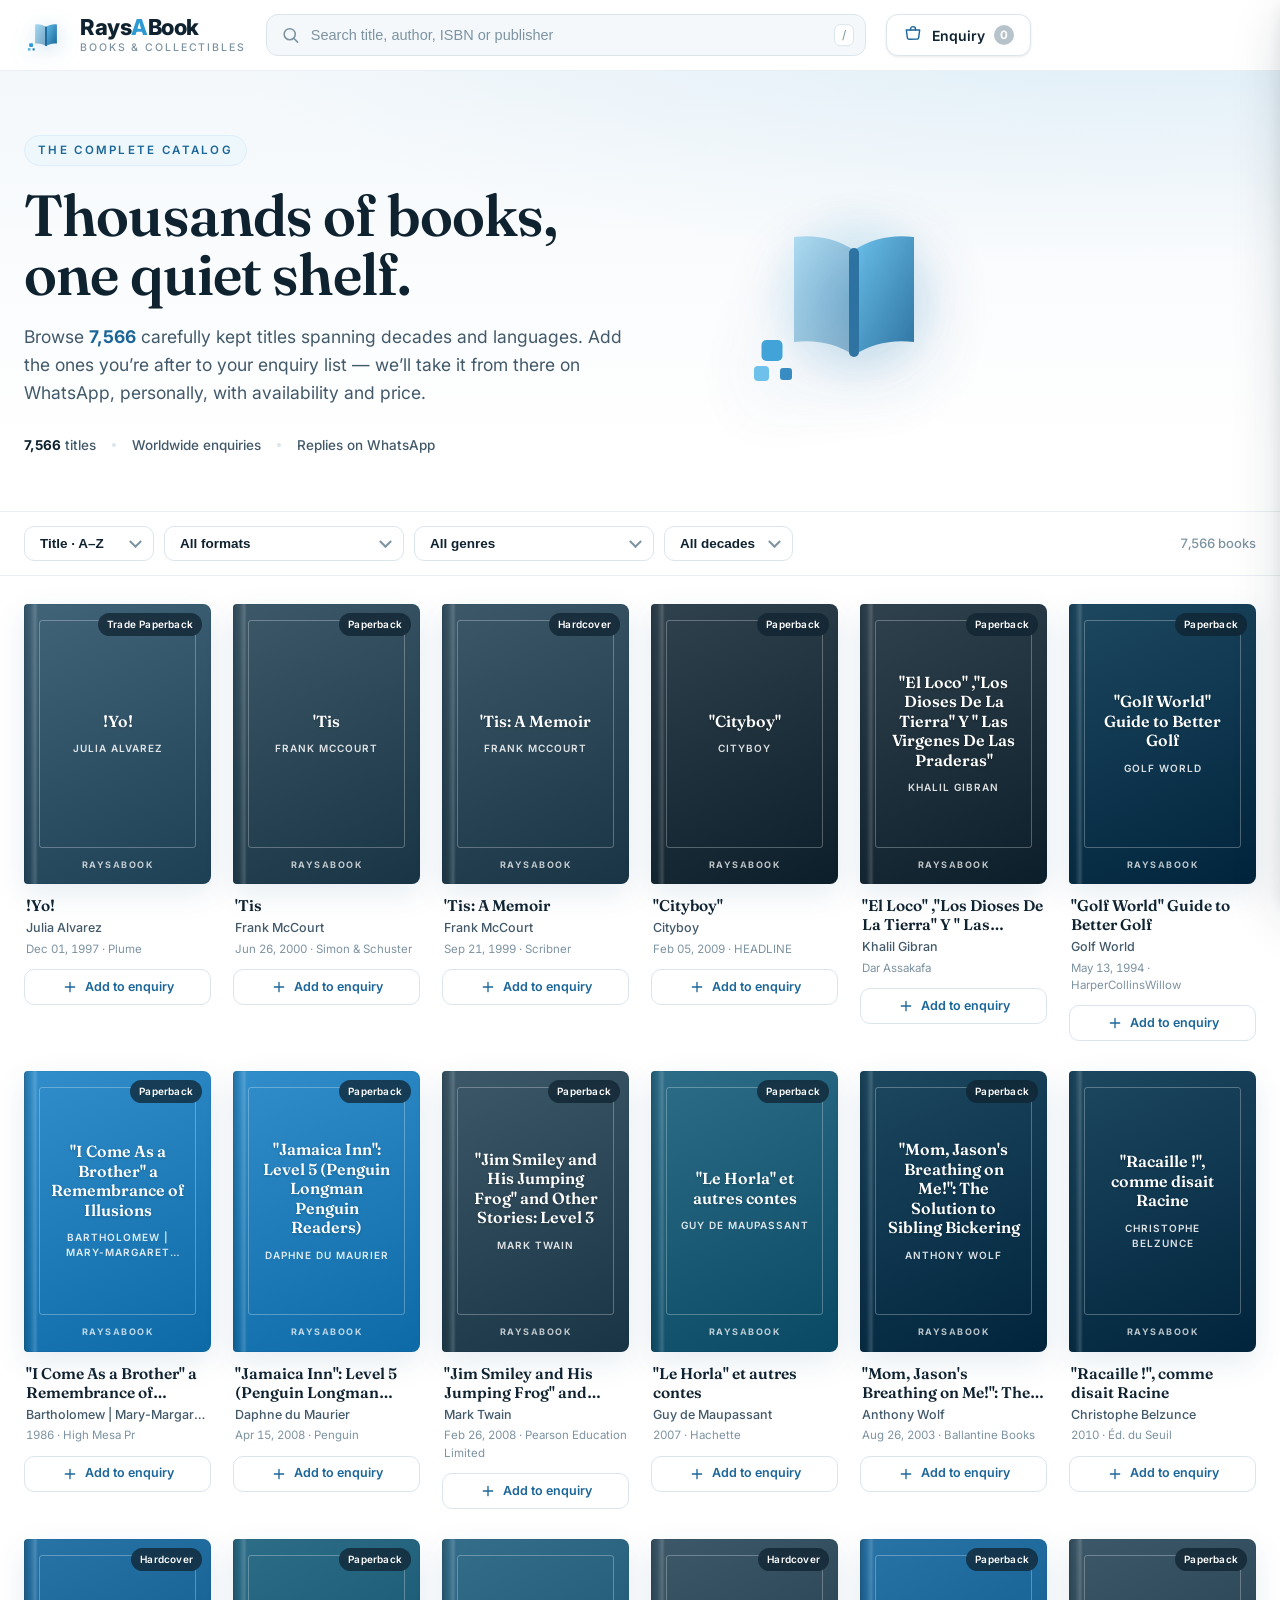
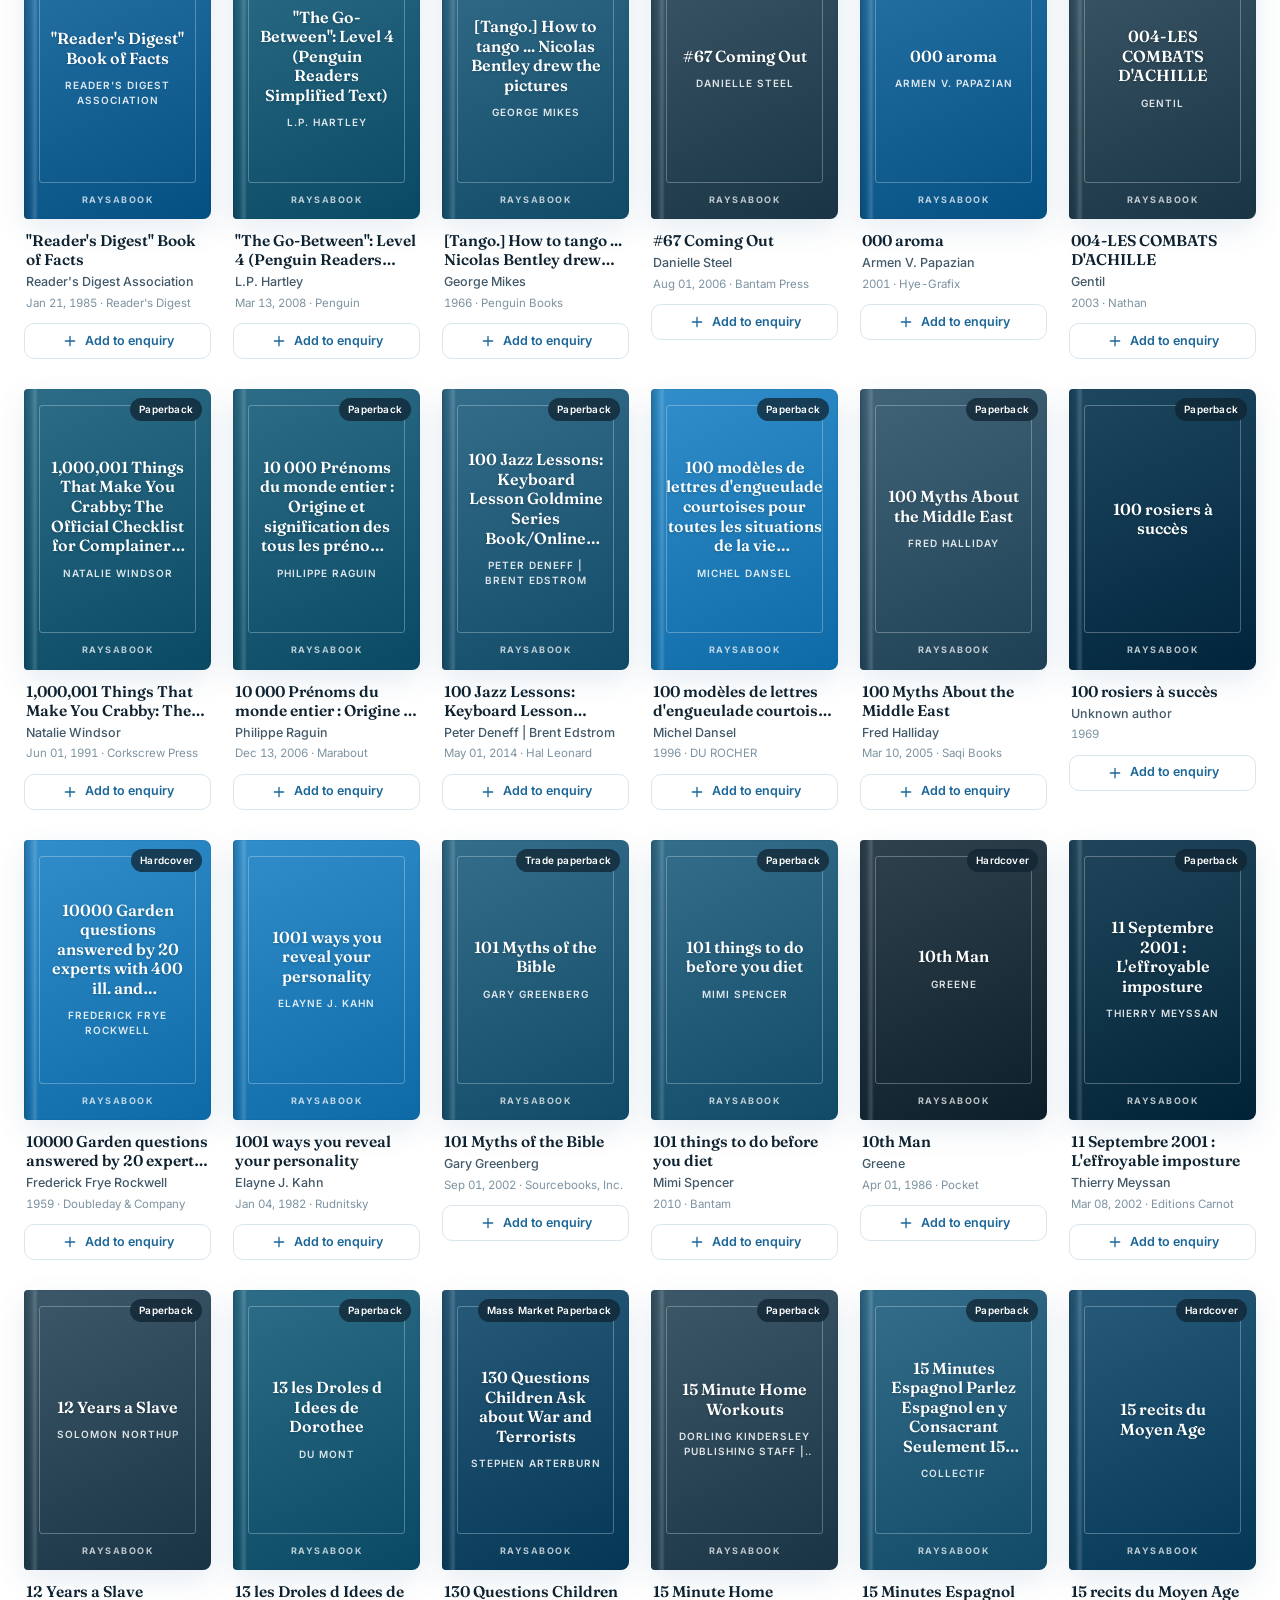
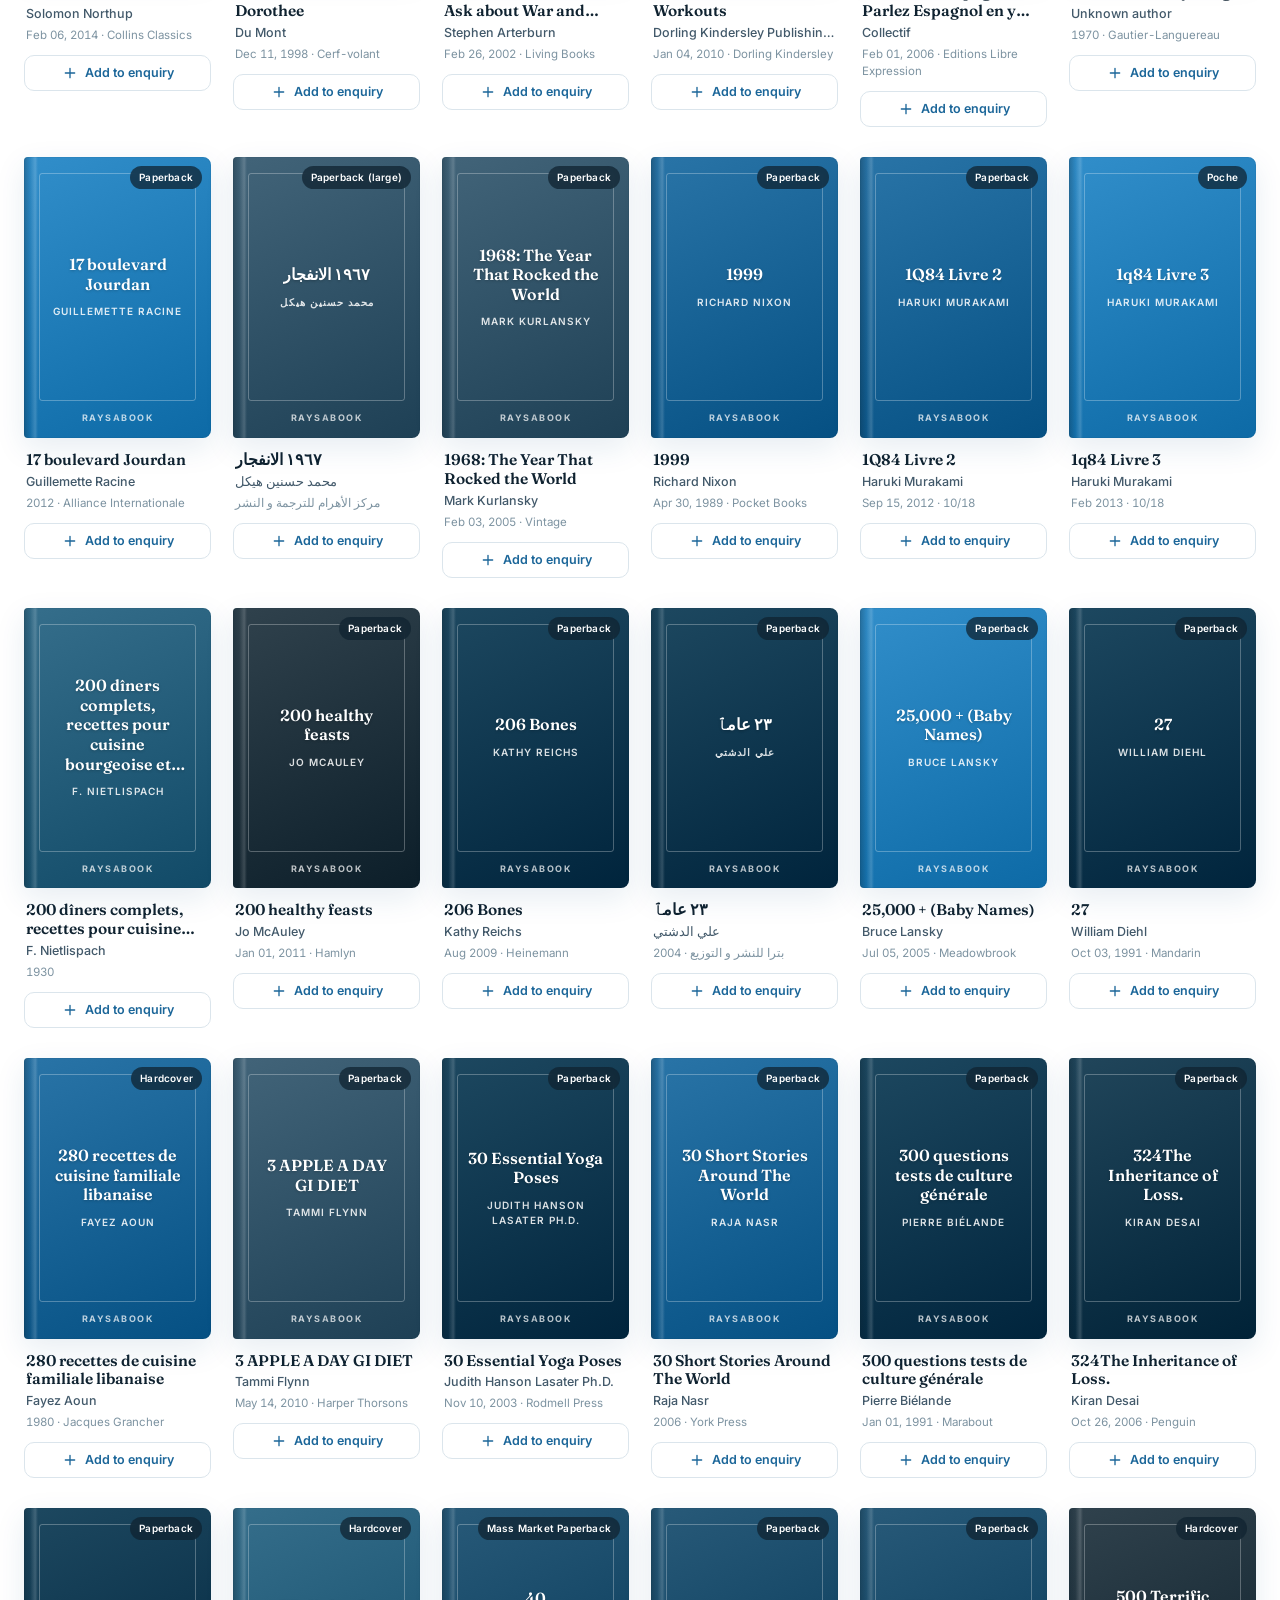
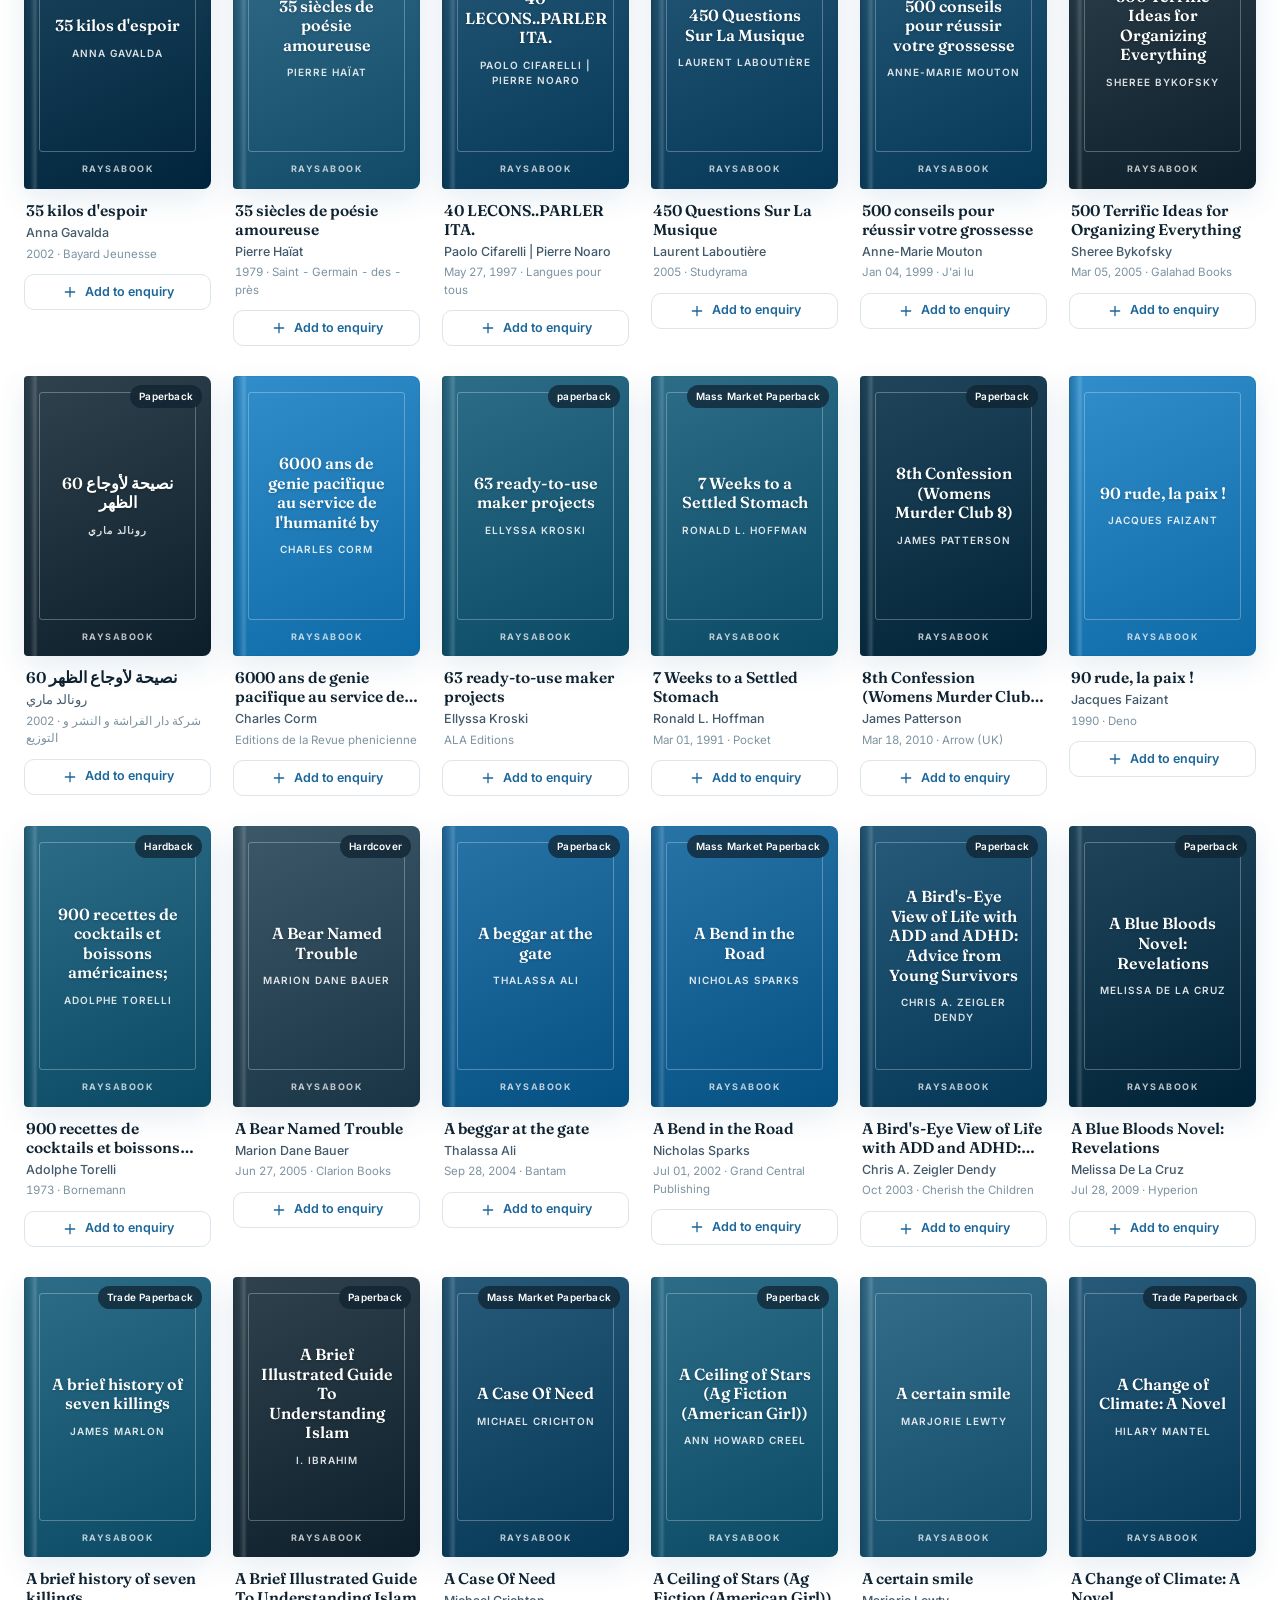
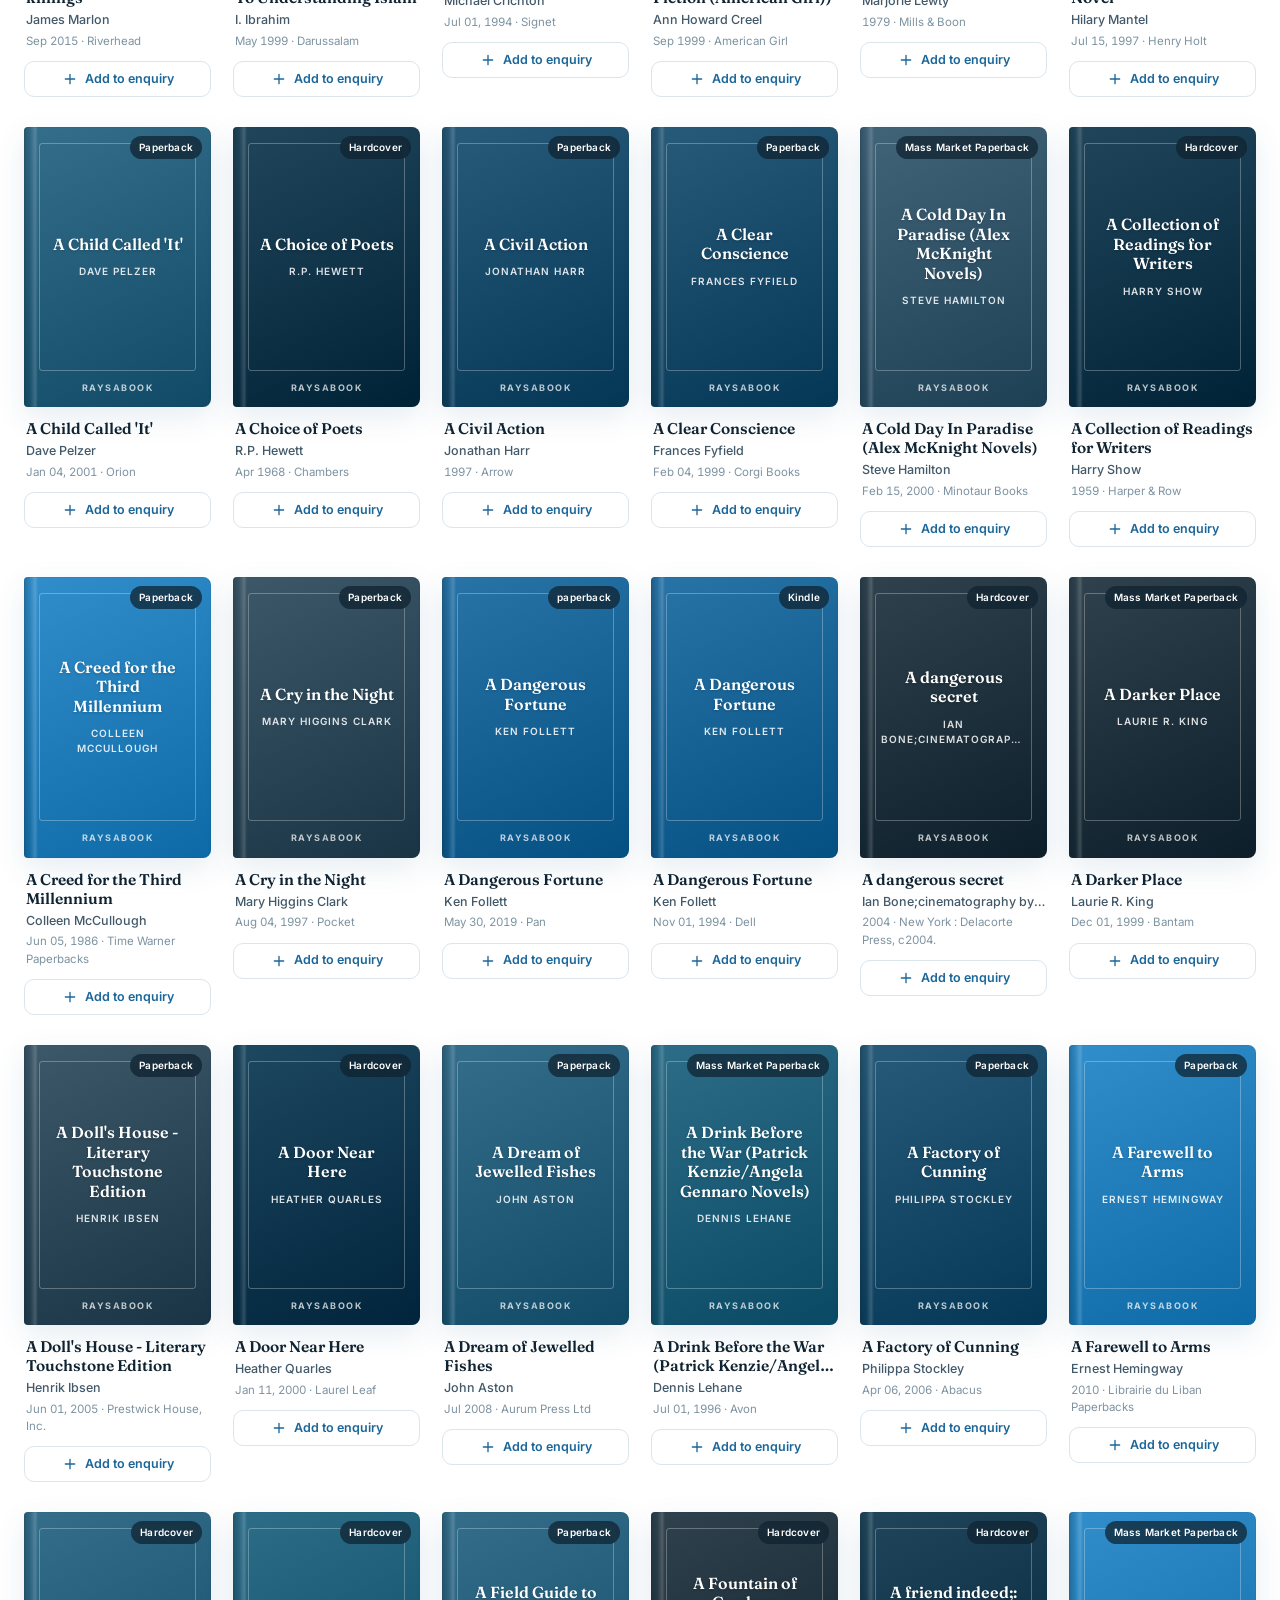
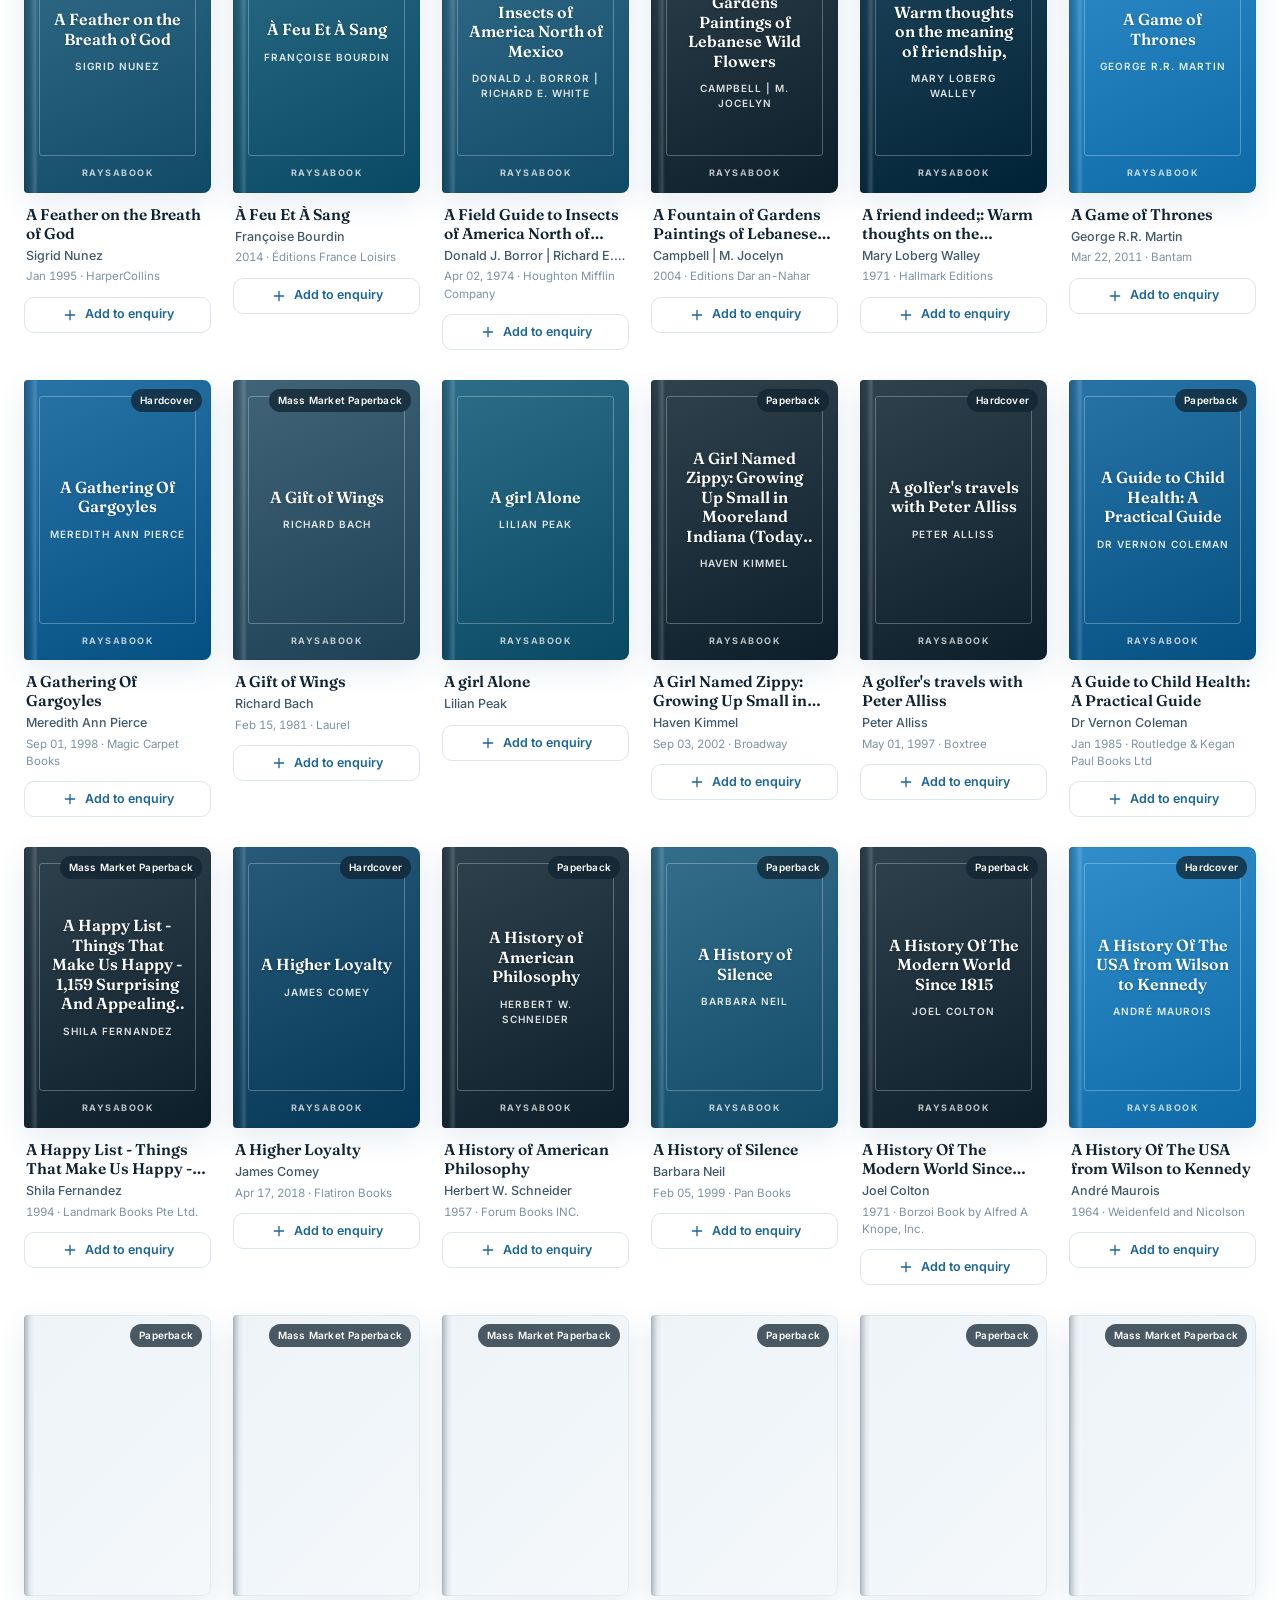
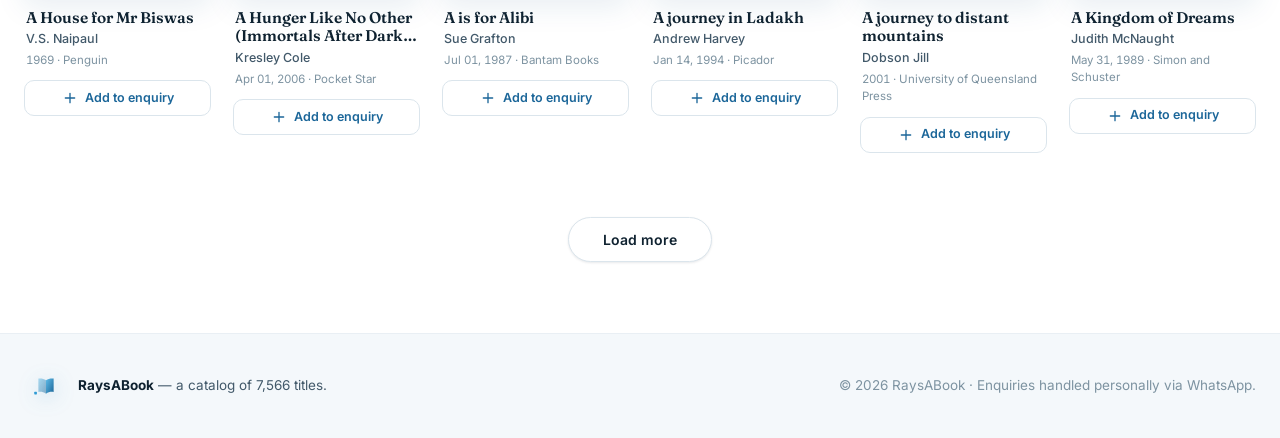
==== index.html @ 906de349 "RaysABook storefront: catalog of 7,566 books with WhatsApp enquiry cart Static site (HTML/CSS/vanill" ====
<!DOCTYPE html>
<html lang="en">
<head>
  <meta charset="UTF-8">
  <meta name="viewport" content="width=device-width, initial-scale=1.0">
  <title>RaysABook — Books &amp; Collectibles</title>
  <meta name="description" content="Browse the full RaysABook collection — thousands of titles. Add books to your enquiry list and ask about availability and price on WhatsApp.">
  <meta name="theme-color" content="#2E9AD4">

  <!-- icons & PWA -->
  <link rel="icon" href="favicon.svg" type="image/svg+xml">
  <link rel="apple-touch-icon" href="favicon.svg">
  <link rel="manifest" href="manifest.webmanifest">

  <!-- social share preview (Open Graph / Twitter) -->
  <!-- NOTE: if you TRANSFER the repo to a new owner, update og:url / og:image / canonical
       below to the new <owner>.github.io/raysabook address (or a custom domain). -->
  <link rel="canonical" href="https://youssefhage.github.io/raysabook/">
  <meta property="og:type" content="website">
  <meta property="og:site_name" content="RaysABook">
  <meta property="og:url" content="https://youssefhage.github.io/raysabook/">
  <meta property="og:title" content="RaysABook — Books &amp; Collectibles">
  <meta property="og:description" content="Thousands of books, one quiet shelf. Browse the catalog and send your enquiry on WhatsApp.">
  <meta property="og:image" content="https://youssefhage.github.io/raysabook/og.png">
  <meta property="og:image:width" content="1200">
  <meta property="og:image:height" content="630">
  <meta name="twitter:card" content="summary_large_image">
  <meta name="twitter:title" content="RaysABook — Books &amp; Collectibles">
  <meta name="twitter:description" content="Thousands of books, one quiet shelf. Browse the catalog and enquire on WhatsApp.">
  <meta name="twitter:image" content="https://youssefhage.github.io/raysabook/og.png">
  <link rel="preconnect" href="https://fonts.googleapis.com">
  <link rel="preconnect" href="https://fonts.gstatic.com" crossorigin>
  <link href="https://fonts.googleapis.com/css2?family=Fraunces:opsz,wght@9..144,400;9..144,500;9..144,600;9..144,700&family=Inter:wght@400;450;500;600;700&display=swap" rel="stylesheet">
  <link rel="preconnect" href="https://clzbooks.r.sizr.io">
  <link rel="stylesheet" href="styles.css?v=2">

  <!-- shared SVG defs (logo gradient) -->
  <svg width="0" height="0" style="position:absolute" aria-hidden="true"><defs>
    <linearGradient id="rbGrad" x1="0" y1="0" x2="1" y2="1">
      <stop offset="0" stop-color="#5EBBE8"/><stop offset="1" stop-color="#1B6699"/>
    </linearGradient>
  </defs></svg>
</head>
<body>

<header class="site">
  <div class="bar">
    <a class="brand" href="#" onclick="window.scrollTo({top:0,behavior:'smooth'});return false;" aria-label="RaysABook home">
      <span class="logo-mark" aria-hidden="true">
        <svg viewBox="0 0 44 44" width="40" height="40">
          <!-- right page -->
          <path d="M22 13c3.4-2.2 7.6-3.2 12-2.6v21c-4.4-.6-8.6.4-12 2.6V13z" fill="url(#rbGrad)"/>
          <!-- left page (lighter) -->
          <path d="M22 13C18.6 10.8 14.4 9.8 10 10.4v21c4.4-.6 8.6.4 12 2.6V13z" fill="url(#rbGrad)" opacity=".55"/>
          <!-- spine -->
          <rect x="21" y="12.6" width="2" height="21.8" rx="1" fill="#1B6699"/>
          <!-- trailing pixels -->
          <rect x="3.5" y="31" width="4.2" height="4.2" rx="1" fill="#2E9AD4"/>
          <rect x="2" y="36.2" width="3" height="3" rx=".8" fill="#5EBBE8"/>
          <rect x="7.2" y="36.6" width="2.4" height="2.4" rx=".6" fill="#2380BC"/>
        </svg>
      </span>
      <span class="nm"><b>Rays<i>A</i>Book</b><span>Books &amp; Collectibles</span></span>
    </a>

    <div class="searchwrap">
      <svg class="ic" viewBox="0 0 24 24" width="19" height="19" fill="none" stroke="currentColor" stroke-width="2" stroke-linecap="round"><circle cx="11" cy="11" r="7"/><path d="M21 21l-4.3-4.3"/></svg>
      <input id="search" type="search" placeholder="Search title, author, ISBN or publisher" autocomplete="off">
      <button class="clr" title="Clear" aria-label="Clear search">
        <svg viewBox="0 0 24 24" width="16" height="16" fill="none" stroke="currentColor" stroke-width="2" stroke-linecap="round"><path d="M6 6l12 12M18 6L6 18"/></svg>
      </button>
      <kbd class="slash">/</kbd>
    </div>

    <button class="cartbtn" id="cartOpen" aria-label="Open enquiry list">
      <svg viewBox="0 0 24 24" width="20" height="20" fill="none" stroke="currentColor" stroke-width="1.7" stroke-linecap="round" stroke-linejoin="round"><path d="M4 6h16l-1.2 9.2a2 2 0 0 1-2 1.8H7.2a2 2 0 0 1-2-1.8L4 6z"/><path d="M9 6V5a3 3 0 0 1 6 0v1"/></svg>
      <span class="lbl">Enquiry</span>
      <span class="count zero" id="cartCount">0</span>
    </button>
  </div>
</header>

<section class="hero">
  <div class="hero-in">
    <div class="hero-copy">
      <span class="eyebrow">The complete catalog</span>
      <h1>Thousands of books,<br>one quiet shelf.</h1>
      <p>Browse <b id="statTotal">…</b> carefully kept titles spanning decades and languages. Add the ones you’re after to your enquiry list — we’ll take it from there on WhatsApp, personally, with availability and price.</p>
      <div class="hero-meta">
        <span><b id="statTotal2"></b> titles</span>
        <i></i>
        <span>Worldwide enquiries</span>
        <i></i>
        <span>Replies on WhatsApp</span>
      </div>
    </div>
    <div class="hero-art" aria-hidden="true">
      <span class="ha-glow"></span>
      <svg viewBox="0 0 44 44" width="220" height="220" class="ha-mark">
        <path d="M22 13c3.4-2.2 7.6-3.2 12-2.6v21c-4.4-.6-8.6.4-12 2.6V13z" fill="url(#rbGrad)"/>
        <path d="M22 13C18.6 10.8 14.4 9.8 10 10.4v21c4.4-.6 8.6.4 12 2.6V13z" fill="url(#rbGrad)" opacity=".5"/>
        <rect x="21" y="12.6" width="2" height="21.8" rx="1" fill="#1B6699"/>
        <rect x="3.5" y="31" width="4.2" height="4.2" rx="1" fill="#2E9AD4"/>
        <rect x="2" y="36.2" width="3" height="3" rx=".8" fill="#5EBBE8"/>
        <rect x="7.2" y="36.6" width="2.4" height="2.4" rx=".6" fill="#2380BC"/>
      </svg>
    </div>
  </div>
</section>

<div class="toolbar-wrap">
  <div class="toolbar">
    <div class="selctl"><select id="fSort">
      <option value="title">Title · A–Z</option>
      <option value="author">Author</option>
      <option value="year_desc">Newest first</option>
      <option value="year_asc">Oldest first</option>
    </select></div>
    <div class="selctl"><select id="fFormat"><option value="">All formats</option></select></div>
    <div class="selctl"><select id="fGenre"><option value="">All genres</option></select></div>
    <div class="selctl"><select id="fDecade"><option value="">All decades</option></select></div>
    <div class="spacer"></div>
    <div class="resultcount" id="resultCount"></div>
  </div>
  <div class="chips" id="chips"></div>
</div>

<main class="grid" id="grid"></main>
<button class="morebtn" id="more" style="display:none">Load more</button>
<div class="sentinel" id="sentinel"></div>
<div class="empty" id="empty" style="display:none">
  <div class="big">Nothing matches that search</div>
  <div>Try a different keyword, or clear the filters above.</div>
</div>

<footer class="site">
  <div class="fin">
    <div class="fcol">
      <span class="logo-mark sm" aria-hidden="true">
        <svg viewBox="0 0 44 44" width="28" height="28">
          <path d="M22 13c3.4-2.2 7.6-3.2 12-2.6v21c-4.4-.6-8.6.4-12 2.6V13z" fill="url(#rbGrad)"/>
          <path d="M22 13C18.6 10.8 14.4 9.8 10 10.4v21c4.4-.6 8.6.4 12 2.6V13z" fill="url(#rbGrad)" opacity=".5"/>
          <rect x="3.5" y="31" width="4.2" height="4.2" rx="1" fill="#2E9AD4"/>
        </svg>
      </span>
      <span><b>RaysABook</b> — a catalog of <span id="statTotal3"></span> titles.</span>
    </div>
    <span class="muted">© <span id="yearNow"></span> RaysABook · Enquiries handled personally via WhatsApp.</span>
  </div>
</footer>

<!-- Cart drawer -->
<div class="scrim" id="scrim"></div>
<aside class="drawer" id="drawer" aria-label="Enquiry list">
  <div class="dh">
    <h2 id="cartTitle">Enquiry</h2>
    <button class="x" id="cartClose" title="Close" aria-label="Close">
      <svg viewBox="0 0 24 24" width="20" height="20" fill="none" stroke="currentColor" stroke-width="2" stroke-linecap="round"><path d="M6 6l12 12M18 6L6 18"/></svg>
    </button>
  </div>
  <div class="ditems" id="ditems"></div>
  <div class="dfoot">
    <p class="note">No online payment. This opens WhatsApp with your list so we can confirm availability &amp; price.</p>
    <button class="wa" id="waBtn">
      <svg viewBox="0 0 24 24" width="22" height="22" fill="currentColor" aria-hidden="true"><path d="M12.04 2C6.58 2 2.13 6.45 2.13 11.91c0 1.75.46 3.45 1.32 4.95L2 22l5.25-1.38c1.45.79 3.08 1.21 4.79 1.21h.01c5.46 0 9.91-4.45 9.91-9.91 0-2.65-1.03-5.14-2.91-7.01A9.82 9.82 0 0 0 12.04 2zm0 1.67c2.2 0 4.27.86 5.82 2.42a8.19 8.19 0 0 1 2.41 5.82c0 4.54-3.7 8.24-8.24 8.24-1.48 0-2.93-.4-4.19-1.15l-.3-.18-3.12.82.83-3.04-.2-.31a8.18 8.18 0 0 1-1.26-4.38c0-4.54 3.7-8.24 8.24-8.24zm4.71 10.13c-.26-.13-1.51-.74-1.74-.83-.23-.08-.4-.13-.57.13-.17.26-.65.83-.8 1-.15.17-.29.19-.54.06-.26-.13-1.08-.4-2.06-1.27-.76-.68-1.27-1.52-1.42-1.78-.15-.26-.02-.4.11-.53.12-.12.26-.31.39-.46.13-.15.17-.26.26-.43.09-.17.04-.32-.02-.45-.06-.13-.57-1.38-.78-1.89-.21-.5-.42-.43-.57-.44-.15-.01-.32-.01-.49-.01-.17 0-.45.06-.68.32-.23.26-.89.87-.89 2.12 0 1.25.91 2.46 1.04 2.63.13.17 1.79 2.74 4.34 3.84.61.26 1.08.42 1.45.54.61.19 1.16.16 1.6.1.49-.07 1.51-.62 1.72-1.21.21-.6.21-1.11.15-1.21-.06-.11-.23-.17-.49-.3z"/></svg>
      Send enquiry on WhatsApp
    </button>
    <button class="clear" id="clearCart">Clear list</button>
  </div>
</aside>

<!-- Detail modal -->
<div class="modal" id="modal">
  <div class="mbox">
    <button class="mclose" id="mClose" aria-label="Close">
      <svg viewBox="0 0 24 24" width="18" height="18" fill="none" stroke="currentColor" stroke-width="2" stroke-linecap="round"><path d="M6 6l12 12M18 6L6 18"/></svg>
    </button>
    <div class="mcover" id="mCover"></div>
    <div class="mbody">
      <h3 id="mTitle"></h3>
      <div class="by" id="mBy"></div>
      <dl id="mMeta"></dl>
      <button class="add add-lg" id="mAdd">Add to enquiry</button>
    </div>
  </div>
</div>

<div class="toast" id="toast"></div>

<script src="books.js?v=1"></script>
<script src="app.js?v=2"></script>
</body>
</html>
---- styles.css ----
/* ============================================================
   RaysABook — premium storefront design system
   ============================================================ */
:root{
  /* brand (from logo) */
  --brand:#2E9AD4;
  --brand-600:#2380BC;
  --brand-700:#1B6699;
  --brand-300:#6FC0EA;
  --brand-50:#eef7fc;
  --brand-100:#dceefa;

  /* neutrals — cool, not warm */
  --ink:#0f2230;          /* near-black, cool */
  --ink-2:#42596a;        /* secondary text */
  --ink-3:#7d93a1;        /* muted */
  --bg:#ffffff;
  --bg-2:#f4f8fb;         /* cool panel */
  --bg-3:#eef3f7;
  --line:#e9eff4;         /* hairline */
  --line-2:#dbe5ec;

  --wa:#25D366;

  /* elevation — soft, layered, low-opacity */
  --sh-1:0 1px 2px rgba(15,34,48,.04), 0 1px 3px rgba(15,34,48,.06);
  --sh-2:0 4px 14px rgba(15,34,48,.07), 0 1px 3px rgba(15,34,48,.05);
  --sh-3:0 18px 48px rgba(15,34,48,.14), 0 6px 16px rgba(15,34,48,.08);
  --sh-card:0 10px 30px rgba(20,80,130,.10);

  --r:16px;
  --r-sm:11px;
  --maxw:1320px;
  --display:"Fraunces",Georgia,serif;
  --sans:"Inter",-apple-system,BlinkMacSystemFont,"Segoe UI",sans-serif;
}
*{box-sizing:border-box}
html{scroll-behavior:smooth}
body{
  margin:0;font-family:var(--sans);color:var(--ink);background:var(--bg);
  line-height:1.5;-webkit-font-smoothing:antialiased;text-rendering:optimizeLegibility;
}
a{color:inherit;text-decoration:none}
button{font-family:inherit;cursor:pointer;color:inherit}
img{display:block}
::selection{background:var(--brand-100);color:var(--brand-700)}
:focus-visible{outline:2px solid var(--brand);outline-offset:2px;border-radius:6px}

/* ---------- Header ---------- */
header.site{
  position:sticky;top:0;z-index:40;
  background:rgba(255,255,255,.82);
  backdrop-filter:saturate(160%) blur(14px);
  -webkit-backdrop-filter:saturate(160%) blur(14px);
  border-bottom:1px solid var(--line);
}
.bar{max-width:var(--maxw);margin:0 auto;padding:13px 24px;display:flex;align-items:center;gap:20px}
.brand{display:flex;align-items:center;gap:12px;flex:0 0 auto}
.logo-mark{display:grid;place-items:center;width:44px;height:44px;flex:0 0 auto}
.logo-mark svg{filter:drop-shadow(0 4px 10px rgba(35,128,188,.28))}
.nm{display:flex;flex-direction:column;line-height:1}
.nm b{font-weight:800;font-size:22px;letter-spacing:-.02em;color:var(--ink)}
.nm b i{font-style:normal;color:var(--brand)}
.nm>span{font-size:10.5px;color:var(--ink-3);letter-spacing:.18em;text-transform:uppercase;margin-top:5px;font-weight:500}

.searchwrap{flex:1 1 auto;position:relative;max-width:600px}
.searchwrap input{
  width:100%;border:1px solid var(--line-2);background:var(--bg-2);
  border-radius:12px;padding:12px 86px 12px 44px;font-size:14.5px;color:var(--ink);
  outline:none;transition:border-color .16s,box-shadow .16s,background .16s;
}
.searchwrap input::placeholder{color:var(--ink-3)}
.searchwrap input:focus{border-color:var(--brand);background:#fff;box-shadow:0 0 0 4px rgba(46,154,212,.13)}
.searchwrap .ic{position:absolute;left:15px;top:50%;transform:translateY(-50%);color:var(--ink-3);pointer-events:none}
.searchwrap .clr{position:absolute;right:42px;top:50%;transform:translateY(-50%);border:0;background:transparent;color:var(--ink-3);padding:6px;border-radius:8px;display:none;line-height:0}
.searchwrap .clr:hover{background:var(--bg-3);color:var(--ink)}
.searchwrap .slash{position:absolute;right:12px;top:50%;transform:translateY(-50%);font-family:var(--sans);font-size:12px;color:var(--ink-3);background:#fff;border:1px solid var(--line-2);border-radius:6px;padding:2px 7px;line-height:1.3}

.cartbtn{
  flex:0 0 auto;position:relative;border:1px solid var(--line-2);background:#fff;color:var(--ink);
  border-radius:12px;padding:10px 16px;display:flex;align-items:center;gap:9px;font-weight:600;font-size:14px;
  box-shadow:var(--sh-1);transition:transform .14s,box-shadow .14s,border-color .14s;
}
.cartbtn:hover{transform:translateY(-1px);box-shadow:var(--sh-2);border-color:var(--brand-300)}
.cartbtn svg{color:var(--brand-700)}
.cartbtn .count{
  background:var(--brand);color:#fff;font-size:11.5px;font-weight:700;min-width:20px;height:20px;
  border-radius:999px;display:grid;place-items:center;padding:0 6px;box-shadow:0 2px 6px rgba(46,154,212,.4)
}
.cartbtn .count.zero{background:var(--ink-3);box-shadow:none;opacity:.55}

/* ---------- Hero ---------- */
.hero{position:relative;overflow:hidden;border-bottom:1px solid var(--line);
  background:
    radial-gradient(120% 90% at 88% -10%, rgba(46,154,212,.10), transparent 60%),
    linear-gradient(180deg,var(--bg-2),#fff 86%);
}
.hero-in{max-width:var(--maxw);margin:0 auto;padding:64px 24px 56px;display:flex;align-items:center;gap:40px}
.hero-copy{flex:1 1 auto;max-width:660px}
.eyebrow{display:inline-block;font-size:11.5px;letter-spacing:.2em;text-transform:uppercase;font-weight:600;
  color:var(--brand-700);background:var(--brand-50);border:1px solid var(--brand-100);
  padding:6px 13px;border-radius:999px;margin-bottom:20px}
.hero h1{font-family:var(--display);font-weight:600;font-size:clamp(34px,5.2vw,58px);line-height:1.02;
  letter-spacing:-.015em;margin:0 0 18px;color:var(--ink)}
.hero p{margin:0;color:var(--ink-2);font-size:clamp(15px,1.5vw,17.5px);max-width:600px;line-height:1.6}
.hero p b{color:var(--brand-700);font-weight:700}
.hero-meta{display:flex;align-items:center;gap:16px;margin-top:28px;flex-wrap:wrap;
  font-size:13.5px;color:var(--ink-2);font-weight:500}
.hero-meta b{color:var(--ink);font-weight:700}
.hero-meta i{width:4px;height:4px;border-radius:50%;background:var(--line-2);display:inline-block}
.hero-art{flex:0 0 auto;position:relative;width:260px;height:260px;display:grid;place-items:center}
.hero-art .ha-glow{position:absolute;inset:10% ;border-radius:50%;
  background:radial-gradient(circle,rgba(46,154,212,.22),transparent 65%);filter:blur(8px)}
.hero-art .ha-mark{position:relative;opacity:.9;filter:drop-shadow(0 20px 40px rgba(27,102,153,.28))}

/* ---------- Toolbar ---------- */
.toolbar-wrap{position:sticky;top:71px;z-index:30;background:rgba(255,255,255,.86);
  backdrop-filter:blur(10px);-webkit-backdrop-filter:blur(10px);border-bottom:1px solid var(--line)}
.toolbar{max-width:var(--maxw);margin:0 auto;padding:14px 24px;display:flex;flex-wrap:wrap;gap:10px;align-items:center}
.selctl{position:relative}
.selctl select{
  appearance:none;-webkit-appearance:none;border:1px solid var(--line-2);background:#fff;
  padding:9px 36px 9px 15px;border-radius:10px;font-size:13.5px;font-weight:600;color:var(--ink);cursor:pointer;
  transition:border-color .14s,box-shadow .14s;max-width:240px;
}
.selctl select:hover{border-color:var(--brand-300)}
.selctl select:focus{outline:none;border-color:var(--brand);box-shadow:0 0 0 3px rgba(46,154,212,.13)}
.selctl::after{content:"";position:absolute;right:14px;top:50%;width:7px;height:7px;border-right:2px solid var(--ink-3);
  border-bottom:2px solid var(--ink-3);transform:translateY(-65%) rotate(45deg);pointer-events:none}
.toolbar .spacer{flex:1 1 auto}
.toolbar .resultcount{font-size:13px;color:var(--ink-3);white-space:nowrap;font-weight:500;font-variant-numeric:tabular-nums}
.chips{max-width:var(--maxw);margin:0 auto;padding:0 24px 12px;display:flex;flex-wrap:wrap;gap:8px}
.chips:empty{display:none}
.chip{border:1px solid var(--brand-100);color:var(--brand-700);background:var(--brand-50);
  padding:6px 8px 6px 13px;border-radius:999px;font-size:12.5px;font-weight:600;display:inline-flex;align-items:center;gap:6px}
.chip button{border:0;background:transparent;color:var(--brand-600);font-size:16px;line-height:.6;padding:0 2px;border-radius:50%}
.chip button:hover{color:var(--brand-700)}

/* ---------- Grid & cards ---------- */
.grid{max-width:var(--maxw);margin:28px auto 64px;padding:0 24px;
  display:grid;gap:30px 22px;grid-template-columns:repeat(auto-fill,minmax(178px,1fr))}
.card{position:relative;display:flex;flex-direction:column;cursor:pointer}
.cover{
  position:relative;aspect-ratio:2/3;border-radius:4px 8px 8px 4px;overflow:hidden;
  background:linear-gradient(135deg,var(--bg-3),var(--bg-2));
  box-shadow:var(--sh-card);transition:transform .26s cubic-bezier(.2,.7,.3,1),box-shadow .26s;
}
.card:hover .cover{transform:translateY(-7px);box-shadow:0 22px 44px rgba(20,80,130,.22)}
.cover img{width:100%;height:100%;object-fit:cover;transition:transform .5s cubic-bezier(.2,.7,.3,1)}
.card:hover .cover img{transform:scale(1.05)}
/* fake book 3D: spine shadow on the left edge + page highlight */
.cover::before{content:"";position:absolute;left:0;top:0;bottom:0;width:14px;z-index:2;pointer-events:none;
  background:linear-gradient(90deg,rgba(8,28,40,.28),rgba(8,28,40,.05) 45%,rgba(255,255,255,.16) 80%,rgba(255,255,255,0))}
.cover::after{content:"";position:absolute;inset:0;z-index:2;pointer-events:none;border-radius:inherit;
  box-shadow:inset 0 0 0 1px rgba(15,34,48,.06)}
.cover .sheen{position:absolute;inset:0;z-index:3;pointer-events:none;opacity:0;transition:opacity .4s;
  background:linear-gradient(105deg,transparent 30%,rgba(255,255,255,.35) 48%,transparent 62%);
  transform:translateX(-30%)}
.card:hover .cover .sheen{opacity:1;animation:sweep .9s ease}
@keyframes sweep{from{transform:translateX(-60%)}to{transform:translateX(60%)}}
.cover .fmt{position:absolute;top:9px;right:9px;z-index:4;background:rgba(15,34,48,.74);color:#fff;font-size:10px;
  font-weight:600;letter-spacing:.02em;padding:4px 9px;border-radius:999px;backdrop-filter:blur(3px)}

.meta{padding:13px 2px 0;display:flex;flex-direction:column;gap:3px}
.meta .t{font-family:var(--display);font-weight:600;font-size:15.5px;line-height:1.22;color:var(--ink);
  display:-webkit-box;-webkit-line-clamp:2;-webkit-box-orient:vertical;overflow:hidden}
.meta .a{font-size:12.5px;color:var(--ink-2);font-weight:500;
  display:-webkit-box;-webkit-line-clamp:1;-webkit-box-orient:vertical;overflow:hidden}
.meta .sub{font-size:11.5px;color:var(--ink-3);font-variant-numeric:tabular-nums}

.add{margin-top:11px;display:flex;align-items:center;justify-content:center;gap:7px;
  border:1px solid var(--line-2);background:#fff;color:var(--brand-700);font-weight:600;font-size:12.5px;
  border-radius:10px;padding:9px 10px;transition:background .15s,border-color .15s,color .15s;line-height:1}
.add svg{display:block}
.add .ai{display:inline-flex}.add .ai.in{display:none}
.add.in .ai{display:none}.add.in .ai.in{display:inline-flex}
.add:hover{border-color:var(--brand);background:var(--brand-50)}
.add.in{background:var(--brand);border-color:var(--brand);color:#fff}
.add.in:hover{background:var(--brand-700);border-color:var(--brand-700)}
.add-lg{font-size:14.5px;padding:13px 18px;border-radius:12px;width:100%;margin-top:4px}

/* ---------- Spine fallback (premium publisher-cover look) ---------- */
.spine{position:relative;width:100%;height:100%;display:flex;flex-direction:column;justify-content:space-between;
  padding:16px 15px 13px;color:#fff;overflow:hidden}
.spine .spine-frame{flex:1 1 auto;display:flex;flex-direction:column;justify-content:center;align-items:center;
  text-align:center;border:1px solid rgba(255,255,255,.28);border-radius:3px;padding:14px 10px;margin-bottom:10px}
.spine .st{font-family:var(--display);font-weight:600;font-size:16px;line-height:1.22;
  display:-webkit-box;-webkit-line-clamp:5;-webkit-box-orient:vertical;overflow:hidden;text-shadow:0 1px 3px rgba(0,0,0,.22)}
.spine .sa{margin-top:10px;font-size:10px;text-transform:uppercase;letter-spacing:.1em;opacity:.85;font-weight:600;
  display:-webkit-box;-webkit-line-clamp:2;-webkit-box-orient:vertical;overflow:hidden}
.spine .spine-brand{text-align:center;font-size:9px;letter-spacing:.16em;font-weight:700;opacity:.72;text-transform:uppercase}
.spine .spine-brand span{opacity:.9}

.morebtn{display:block;margin:0 auto 70px;border:1px solid var(--line-2);background:#fff;border-radius:999px;
  padding:13px 34px;font-weight:600;font-size:14px;color:var(--ink);box-shadow:var(--sh-1);transition:.14s}
.morebtn:hover{border-color:var(--brand-300);box-shadow:var(--sh-2);transform:translateY(-1px)}
.sentinel{height:1px}
.empty{max-width:520px;margin:60px auto 90px;text-align:center;color:var(--ink-3)}
.empty .big{font-family:var(--display);font-size:24px;color:var(--ink);margin-bottom:8px;font-weight:600}

/* ---------- Footer ---------- */
footer.site{border-top:1px solid var(--line);background:var(--bg-2)}
.fin{max-width:var(--maxw);margin:0 auto;padding:30px 24px;display:flex;flex-wrap:wrap;gap:14px 24px;
  align-items:center;justify-content:space-between;font-size:13.5px;color:var(--ink-2)}
.fcol{display:flex;align-items:center;gap:10px}
.fcol b{color:var(--ink);font-weight:700}
.fin .muted{color:var(--ink-3)}

/* ---------- Cart drawer ---------- */
.scrim{position:fixed;inset:0;background:rgba(10,28,40,.46);backdrop-filter:blur(2px);
  opacity:0;visibility:hidden;transition:.24s;z-index:50}
.scrim.open{opacity:1;visibility:visible}
.drawer{position:fixed;top:0;right:0;height:100%;width:min(450px,100%);background:var(--bg);z-index:60;
  display:flex;flex-direction:column;transform:translateX(100%);transition:transform .3s cubic-bezier(.4,0,.2,1);
  box-shadow:var(--sh-3)}
.drawer.open{transform:translateX(0)}
.dh{padding:20px 22px;border-bottom:1px solid var(--line);display:flex;align-items:center;justify-content:space-between}
.dh h2{font-family:var(--display);font-size:21px;font-weight:600;margin:0}
.dh .x{border:0;background:transparent;color:var(--ink-3);padding:7px;border-radius:9px;line-height:0}
.dh .x:hover{background:var(--bg-3);color:var(--ink)}
.ditems{flex:1 1 auto;overflow:auto;padding:10px 18px}
.ditem{display:flex;gap:13px;padding:14px 4px;border-bottom:1px solid var(--line)}
.ditem .ic{width:48px;height:70px;border-radius:5px;overflow:hidden;flex:0 0 auto;
  background:var(--bg-3);box-shadow:var(--sh-1)}
.ditem .ic img{width:100%;height:100%;object-fit:cover}
.ditem .ic .mini{width:100%;height:100%;display:grid;place-items:center;color:#fff;font-family:var(--display);font-weight:600;font-size:20px}
.ditem .info{flex:1 1 auto;min-width:0}
.ditem .info .t{font-family:var(--display);font-weight:600;font-size:14.5px;line-height:1.25;color:var(--ink)}
.ditem .info .a{font-size:12px;color:var(--ink-2);margin-top:2px}
.ditem .rm{border:0;background:transparent;color:var(--ink-3);font-size:12.5px;padding:5px 0 0;font-weight:500}
.ditem .rm:hover{color:var(--brand-700);text-decoration:underline}
.cartempty{text-align:center;color:var(--ink-3);padding:64px 26px}
.cartempty .big{font-family:var(--display);font-size:20px;color:var(--ink);margin-bottom:8px;font-weight:600}
.dfoot{padding:18px;border-top:1px solid var(--line);background:var(--bg-2)}
.dfoot .note{font-size:12.5px;color:var(--ink-3);margin:0 0 13px;text-align:center;line-height:1.5}
.wa{width:100%;border:0;border-radius:13px;padding:15px;font-size:15.5px;font-weight:700;color:#fff;background:var(--wa);
  display:flex;align-items:center;justify-content:center;gap:10px;box-shadow:0 8px 22px rgba(37,211,102,.32);transition:transform .14s,box-shadow .14s}
.wa:hover{transform:translateY(-1px);box-shadow:0 12px 28px rgba(37,211,102,.4)}
.wa:disabled{background:var(--ink-3);opacity:.45;box-shadow:none;cursor:not-allowed;transform:none}
.dfoot .clear{width:100%;background:transparent;border:0;color:var(--ink-3);font-size:13px;margin-top:11px;padding:7px;font-weight:500}
.dfoot .clear:hover{color:var(--brand-700)}

/* ---------- Detail modal ---------- */
.modal{position:fixed;inset:0;z-index:70;display:none;align-items:center;justify-content:center;padding:22px;
  background:rgba(10,28,40,.5);backdrop-filter:blur(4px)}
.modal.open{display:flex;animation:fade .2s ease}
@keyframes fade{from{opacity:0}to{opacity:1}}
.mbox{position:relative;background:var(--bg);border-radius:20px;max-width:600px;width:100%;
  box-shadow:var(--sh-3);display:flex;overflow:hidden;max-height:90vh}
.mcover{width:220px;flex:0 0 auto;background:linear-gradient(135deg,var(--bg-3),var(--bg-2));position:relative}
.mcover img{width:100%;height:100%;object-fit:cover}
.mcover .spine{height:100%}
.mbody{padding:30px 30px 26px;overflow:auto;flex:1 1 auto}
.mbody h3{font-family:var(--display);font-size:25px;font-weight:600;margin:0 0 5px;line-height:1.18;color:var(--ink)}
.mbody .by{color:var(--brand-700);font-size:14.5px;font-weight:600;margin-bottom:20px}
.mbody dl{display:grid;grid-template-columns:auto 1fr;gap:10px 16px;margin:0 0 24px;font-size:14px}
.mbody dt{color:var(--ink-3);font-weight:500}
.mbody dd{margin:0;font-weight:600;color:var(--ink)}
.mclose{position:absolute;top:14px;right:14px;z-index:5;border:0;background:rgba(255,255,255,.9);width:34px;height:34px;
  border-radius:50%;color:var(--ink);display:grid;place-items:center;box-shadow:var(--sh-1)}
.mclose:hover{background:#fff;box-shadow:var(--sh-2)}

/* ---------- Toast ---------- */
.toast{position:fixed;left:50%;bottom:28px;transform:translateX(-50%) translateY(20px);
  background:var(--ink);color:#fff;padding:12px 22px;border-radius:999px;font-size:14px;font-weight:600;
  opacity:0;transition:.26s cubic-bezier(.2,.7,.3,1);z-index:90;box-shadow:var(--sh-3);pointer-events:none}
.toast.show{opacity:1;transform:translateX(-50%) translateY(0)}

/* ---------- Responsive ---------- */
@media(max-width:860px){
  .hero-art{display:none}
  .hero-in{padding:46px 24px 40px}
}
@media(max-width:680px){
  .bar{flex-wrap:wrap;gap:12px;padding:12px 16px}
  .searchwrap{order:3;flex-basis:100%;max-width:none}
  .nm>span{display:none}
  .cartbtn .lbl{display:none}
  .toolbar-wrap{top:128px}
  .grid{grid-template-columns:repeat(auto-fill,minmax(144px,1fr));gap:24px 14px;padding:0 16px}
  .toolbar{padding:12px 16px}
  .chips{padding:0 16px 12px}
  .mbox{flex-direction:column;max-height:92vh}
  .mcover{width:100%;height:230px}
}
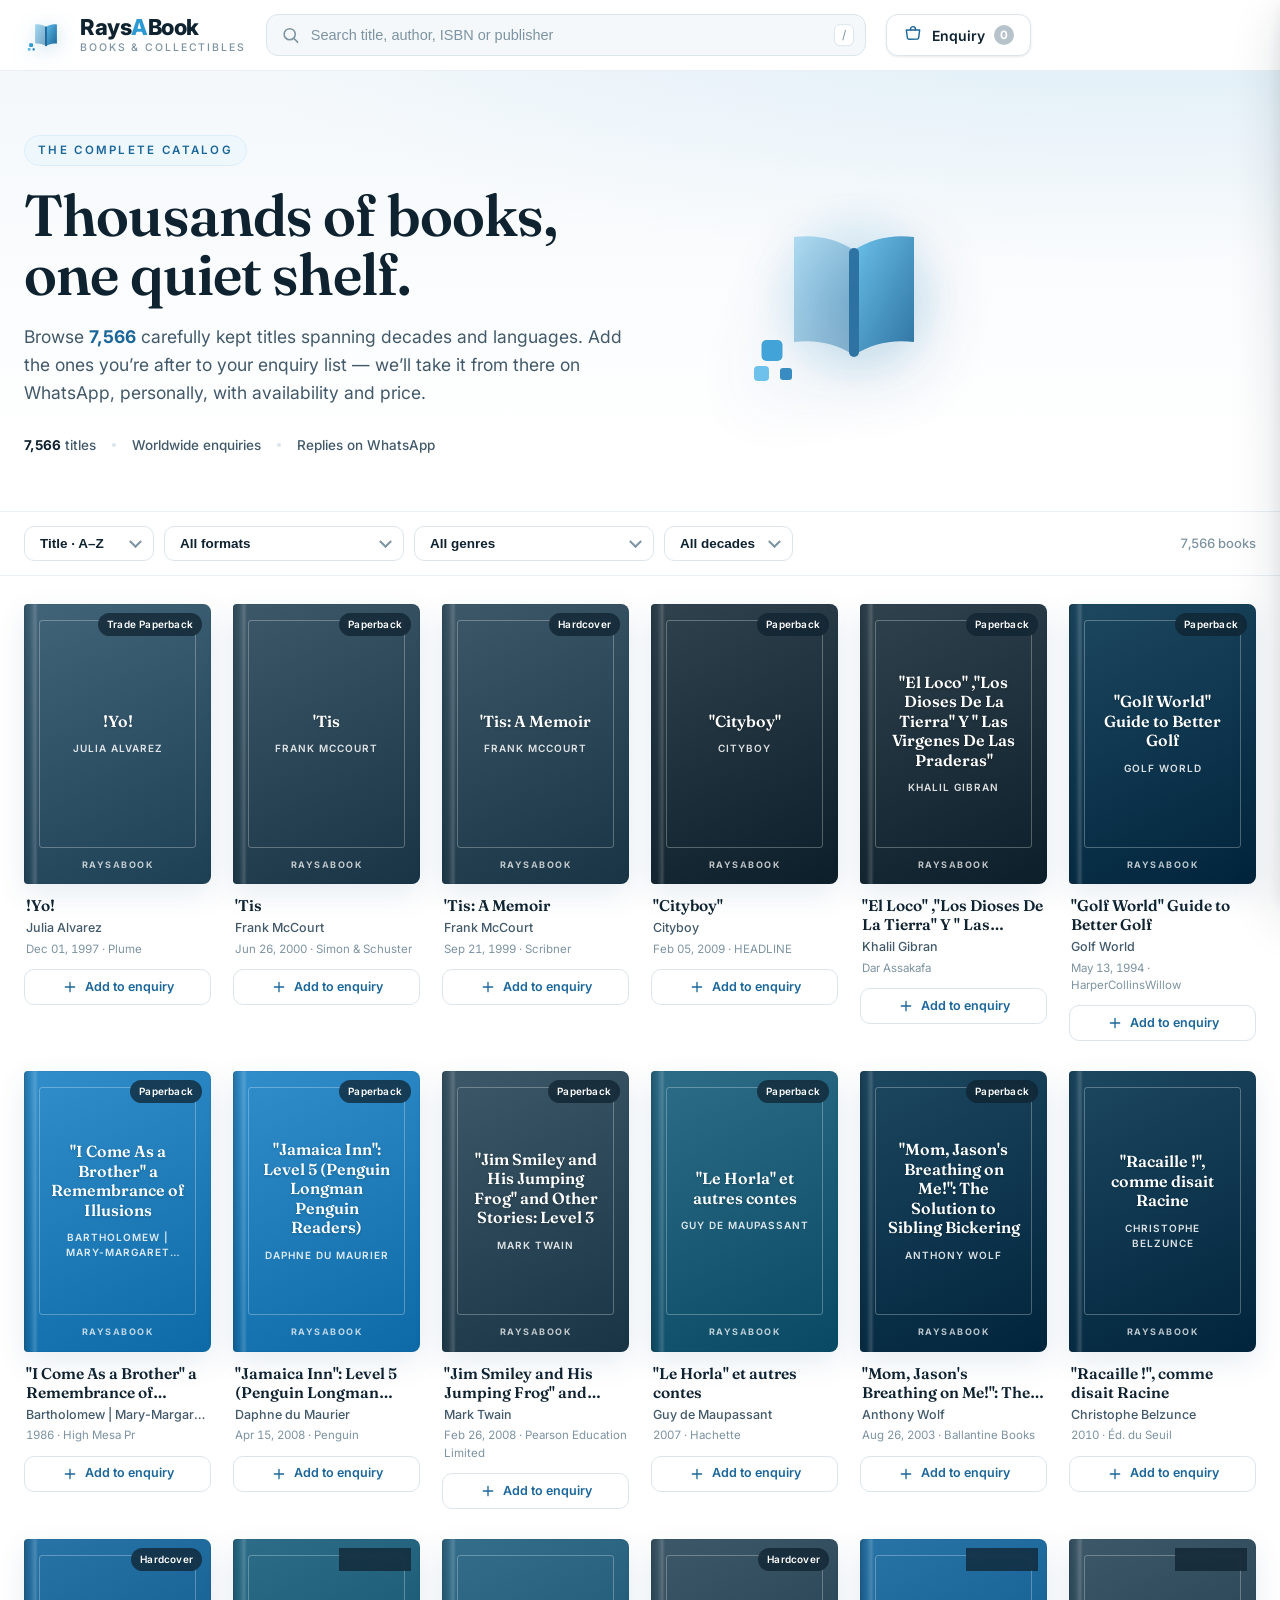
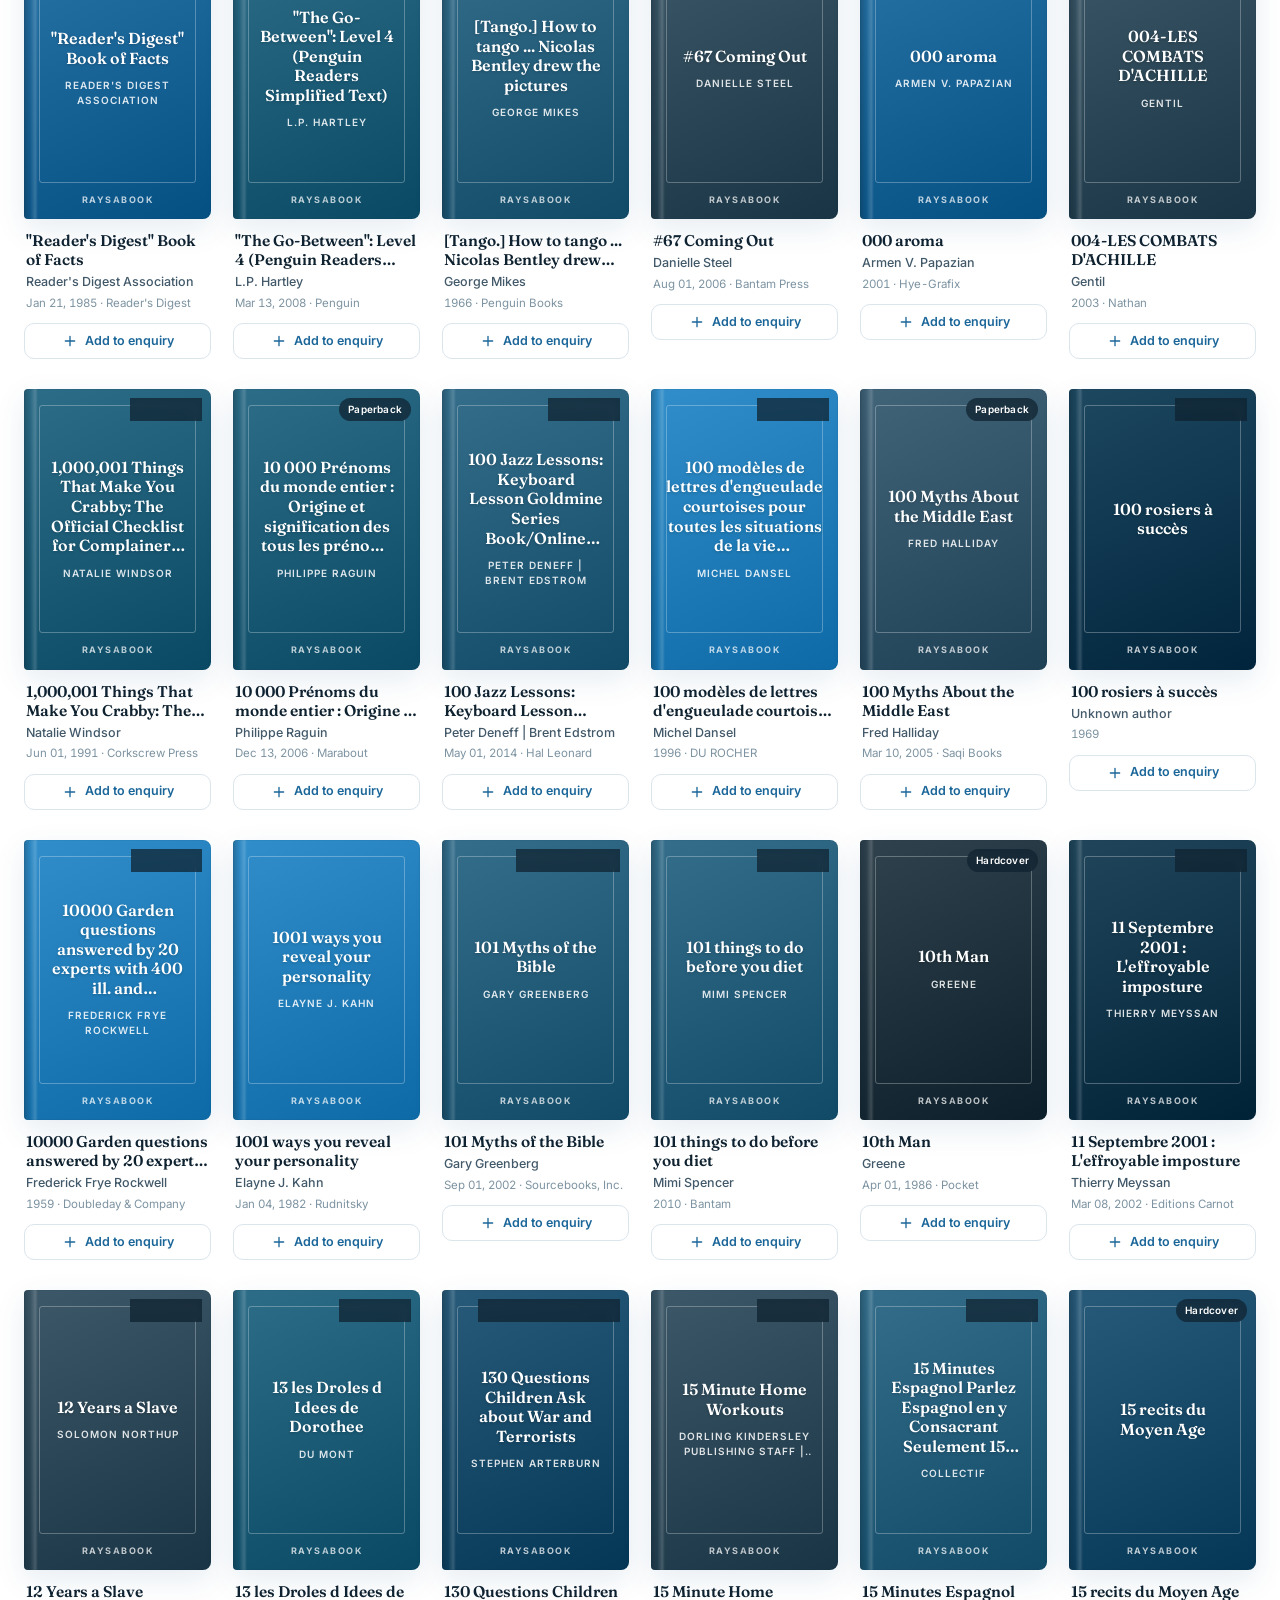
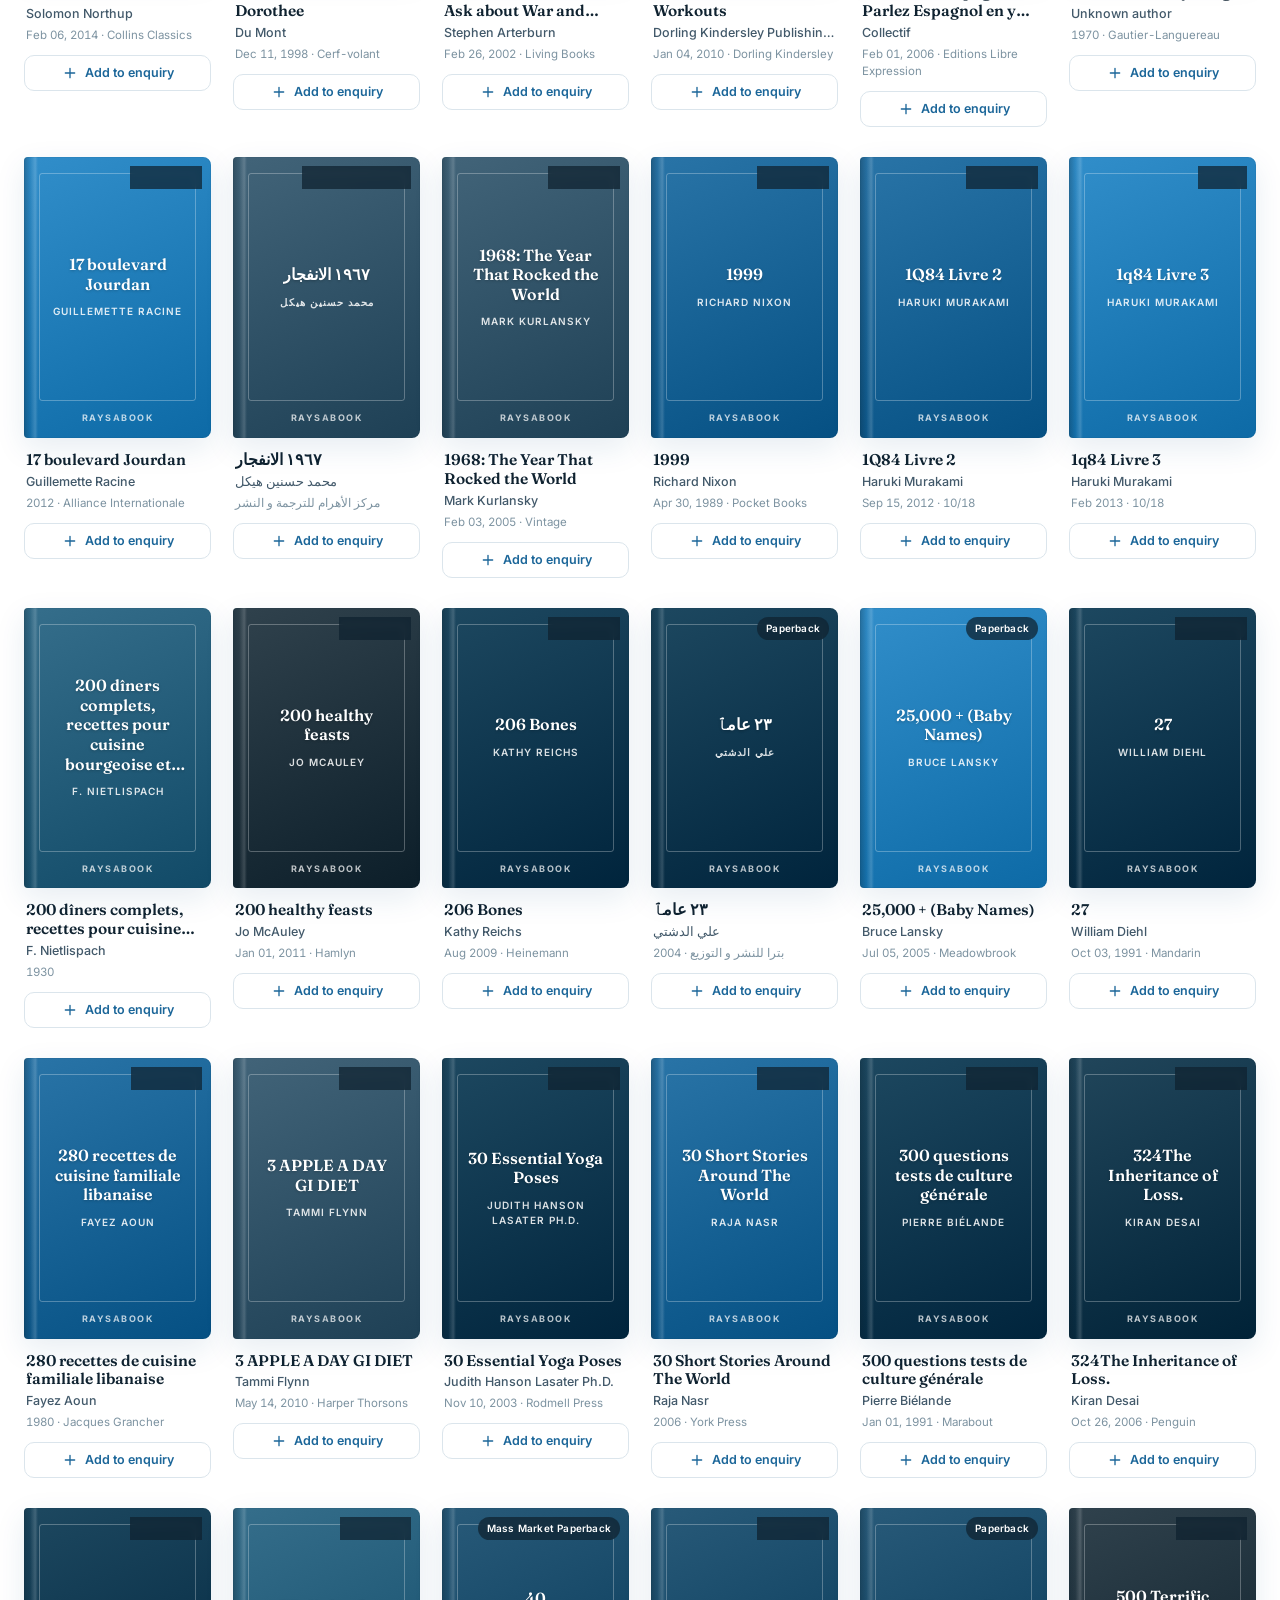
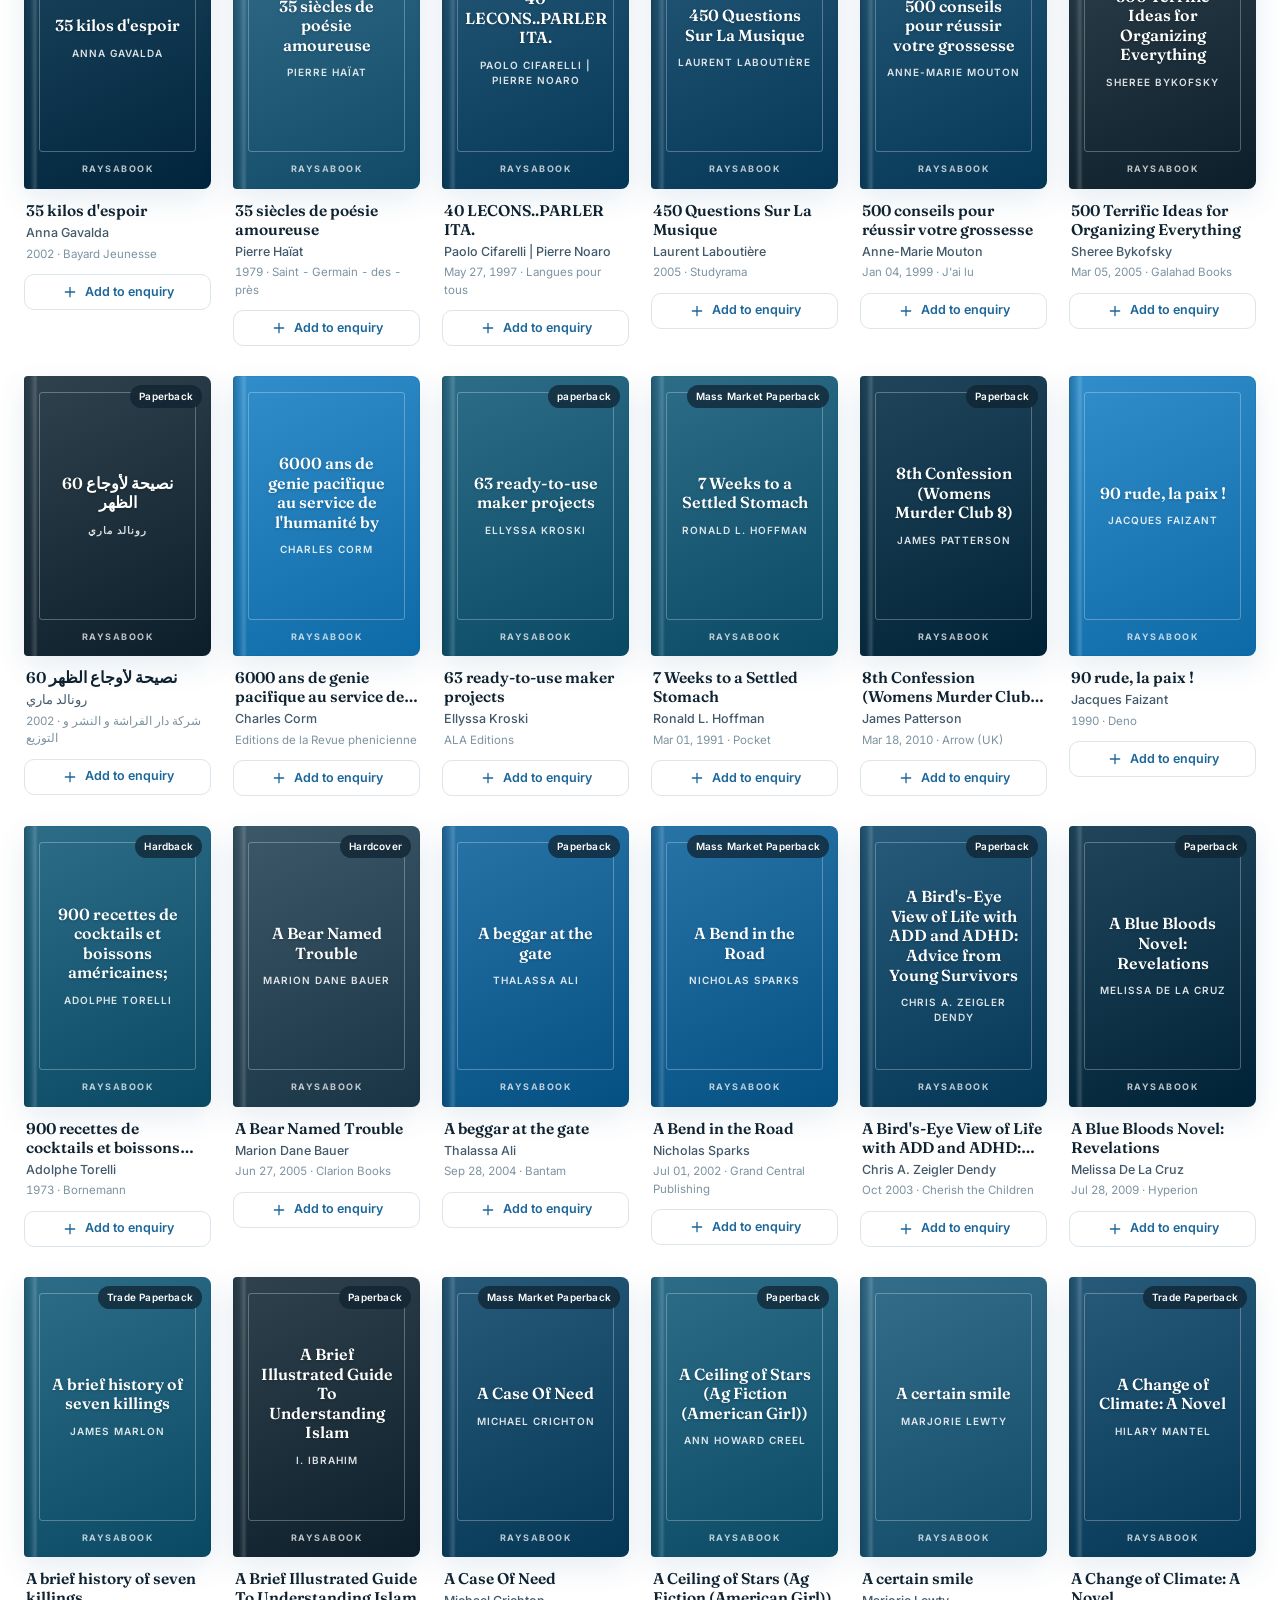
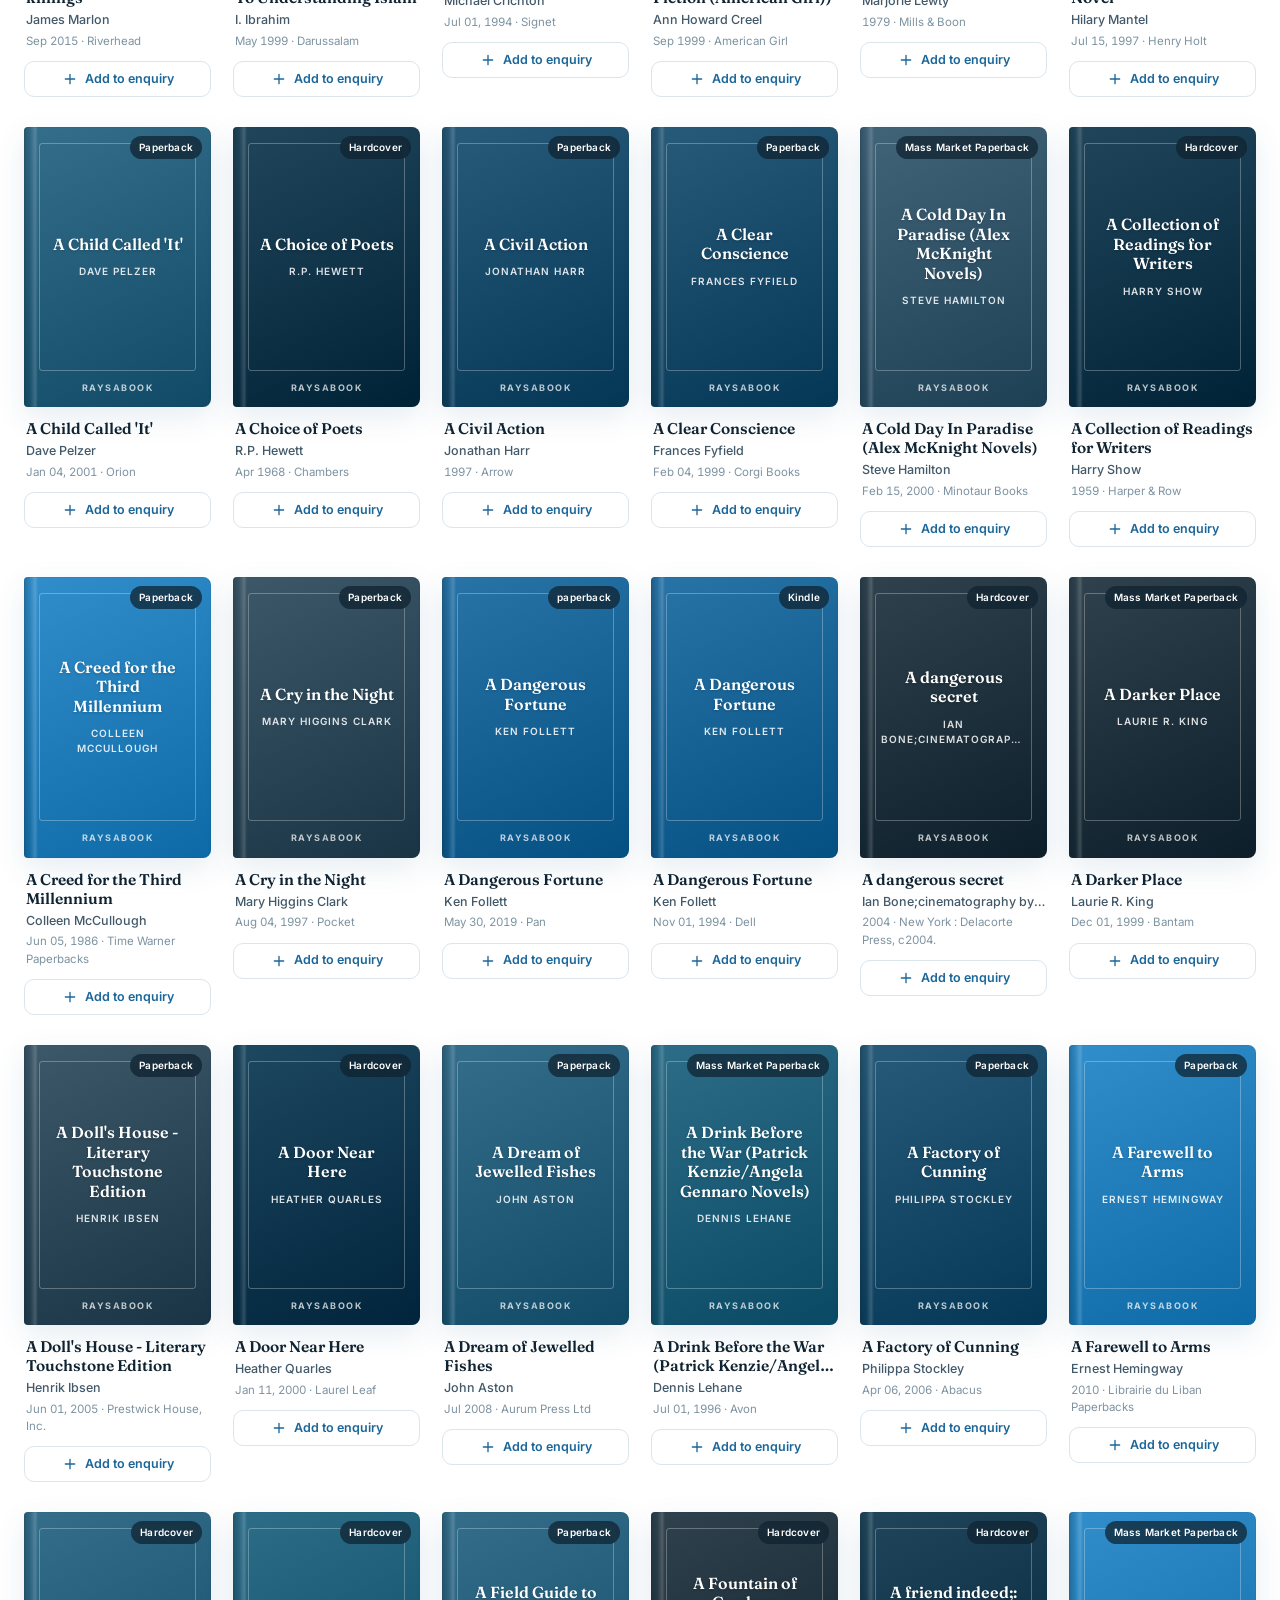
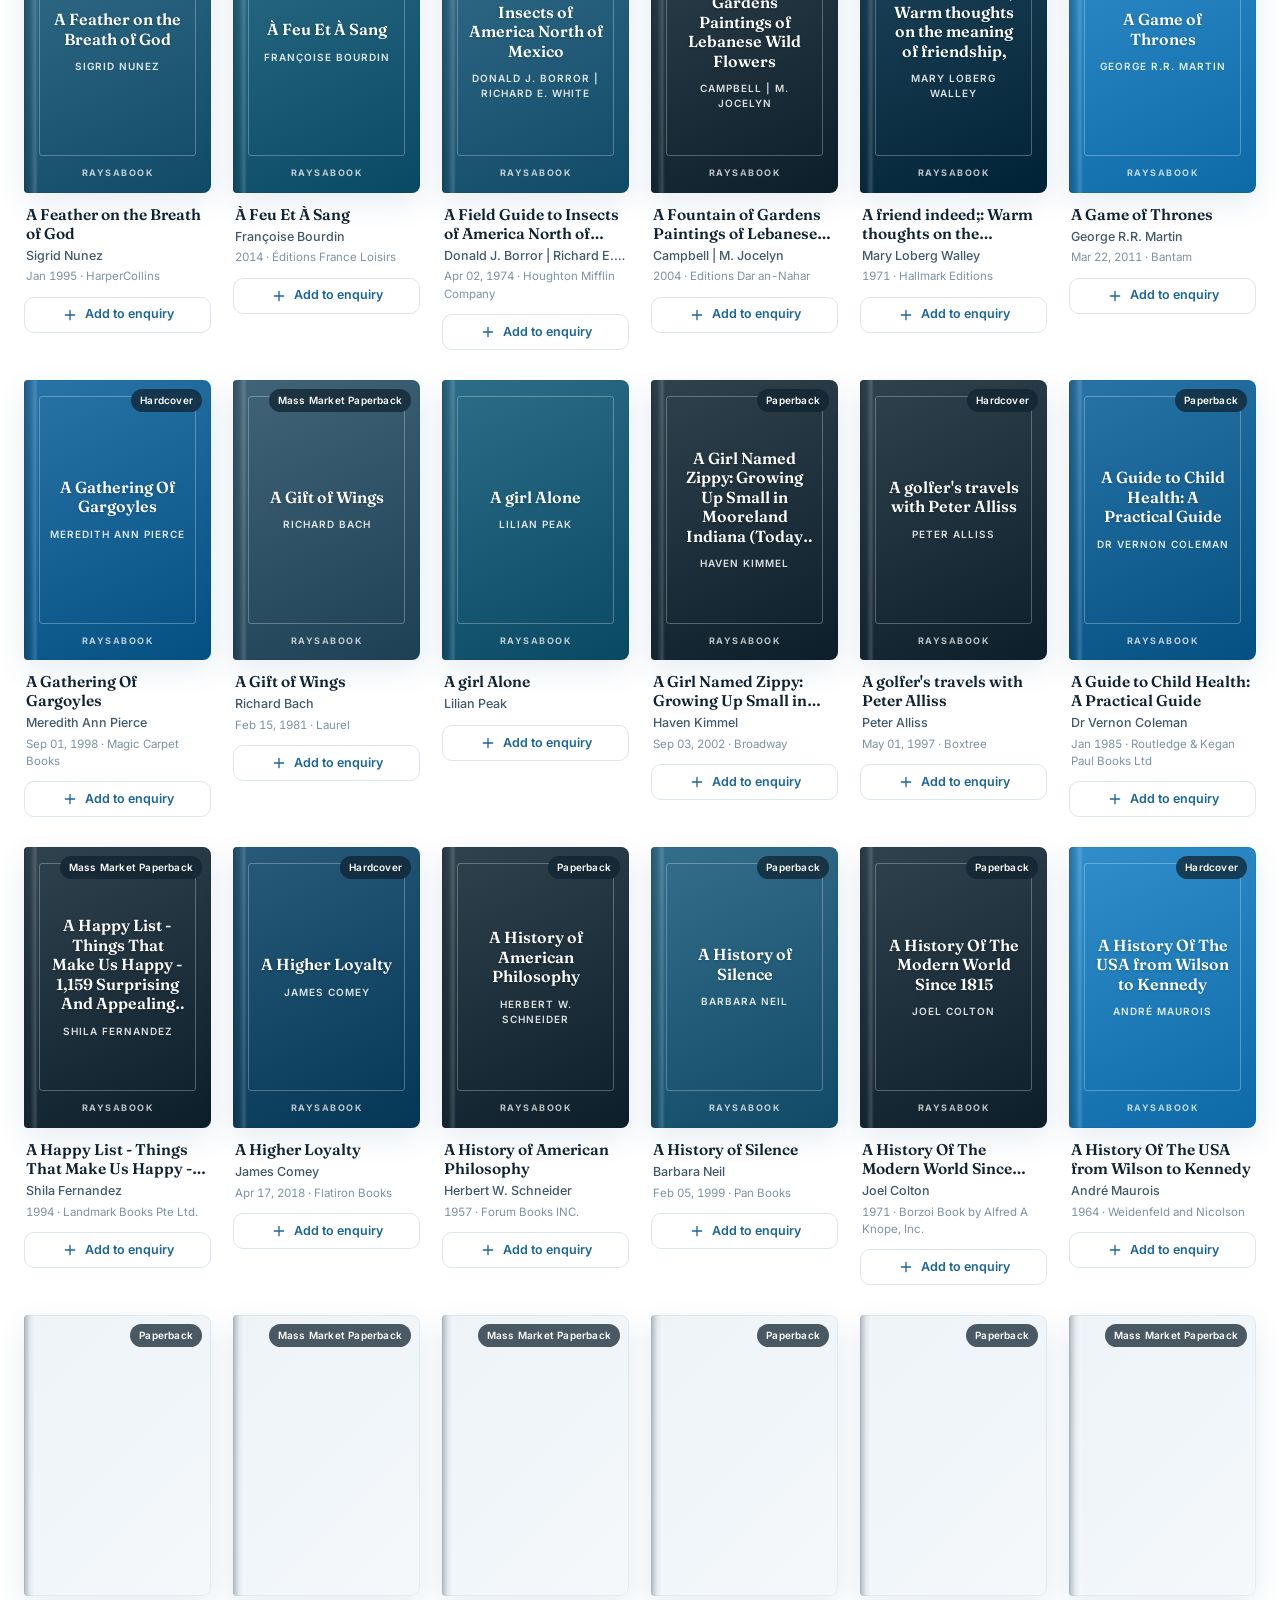
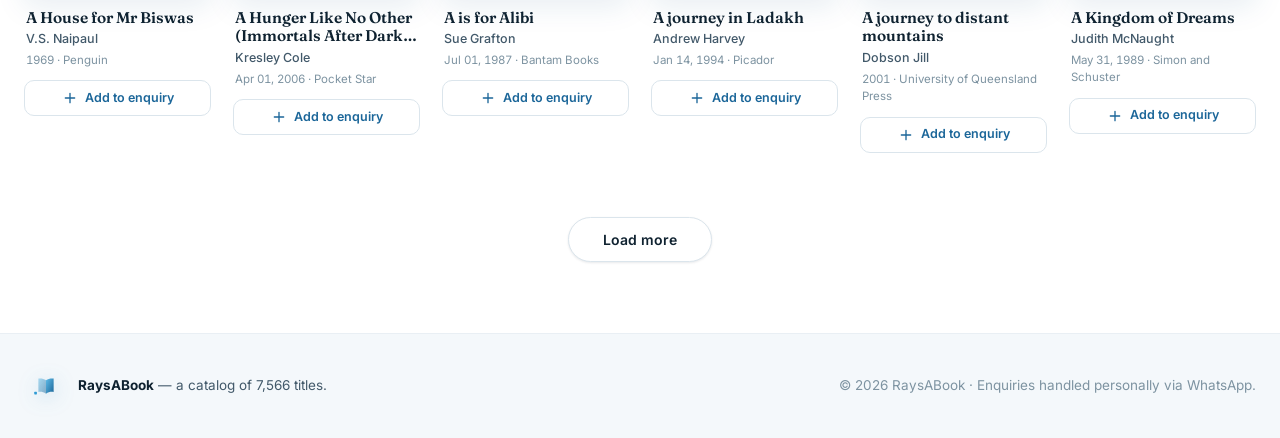
==== commit 5b0bd6e7: "Improve WhatsApp enquiry message: bold titles, line breaks, year-only dates" ====
--- a/index.html
+++ b/index.html
@@ -188,6 +188,6 @@
 <div class="toast" id="toast"></div>
 
 <script src="books.js?v=1"></script>
-<script src="app.js?v=2"></script>
+<script src="app.js?v=3"></script>
 </body>
 </html>
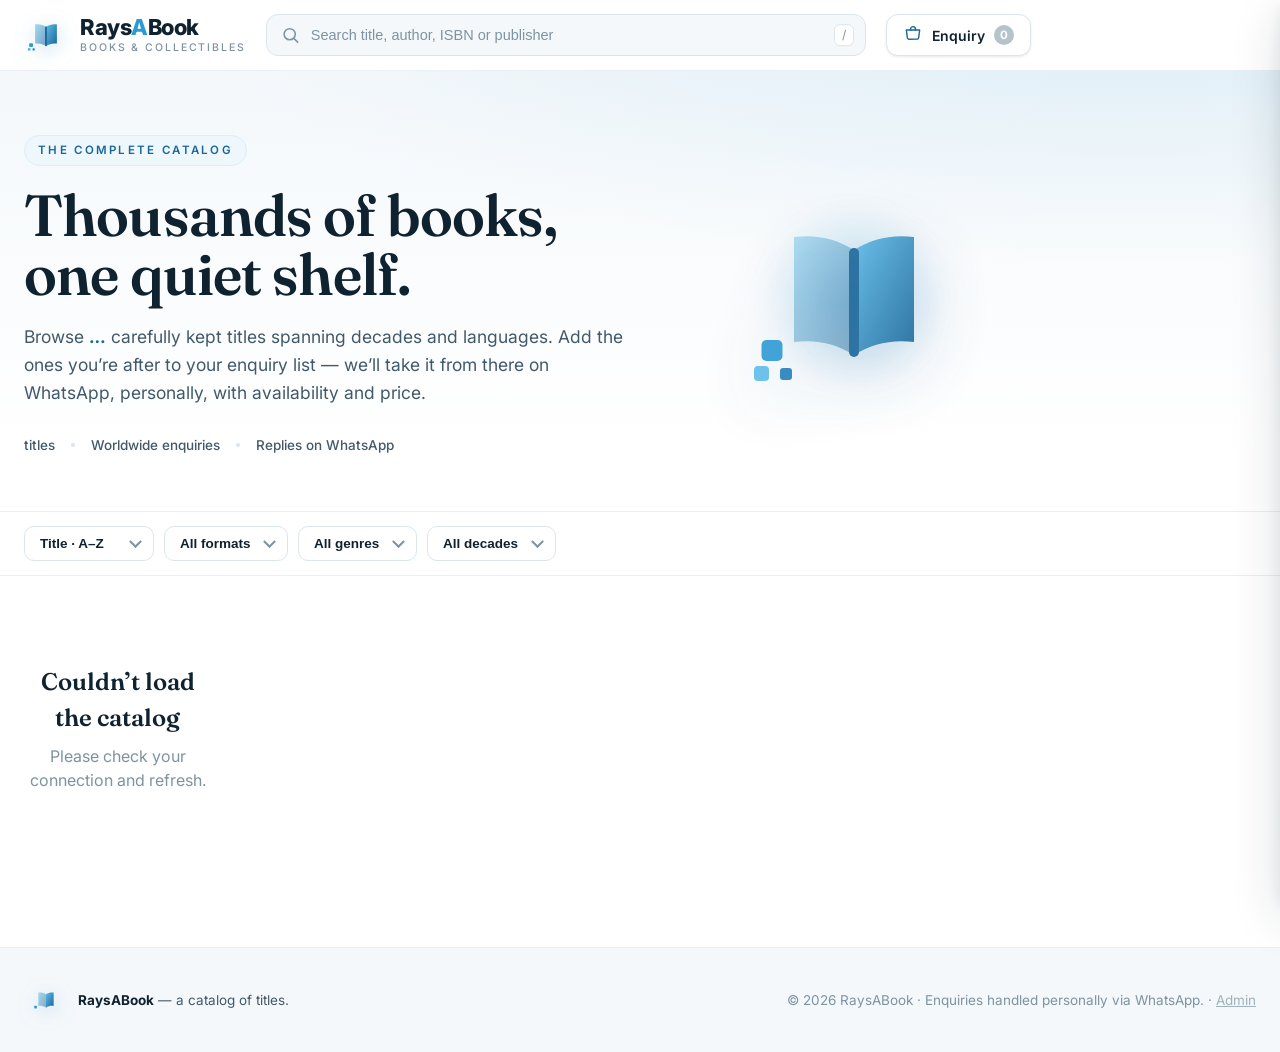
==== commit 3ebd404c: "Move catalog to Supabase backend + add admin portal - Storefront now reads live from Supabase (no st" ====
--- a/index.html
+++ b/index.html
@@ -145,7 +145,7 @@
       </span>
       <span><b>RaysABook</b> — a catalog of <span id="statTotal3"></span> titles.</span>
     </div>
-    <span class="muted">© <span id="yearNow"></span> RaysABook · Enquiries handled personally via WhatsApp.</span>
+    <span class="muted">© <span id="yearNow"></span> RaysABook · Enquiries handled personally via WhatsApp. · <a href="admin.html" style="color:inherit;text-decoration:underline;opacity:.7">Admin</a></span>
   </div>
 </footer>
 
@@ -187,7 +187,7 @@
 
 <div class="toast" id="toast"></div>
 
-<script src="books.js?v=1"></script>
-<script src="app.js?v=3"></script>
+<script src="config.js?v=1"></script>
+<script src="app.js?v=4"></script>
 </body>
 </html>
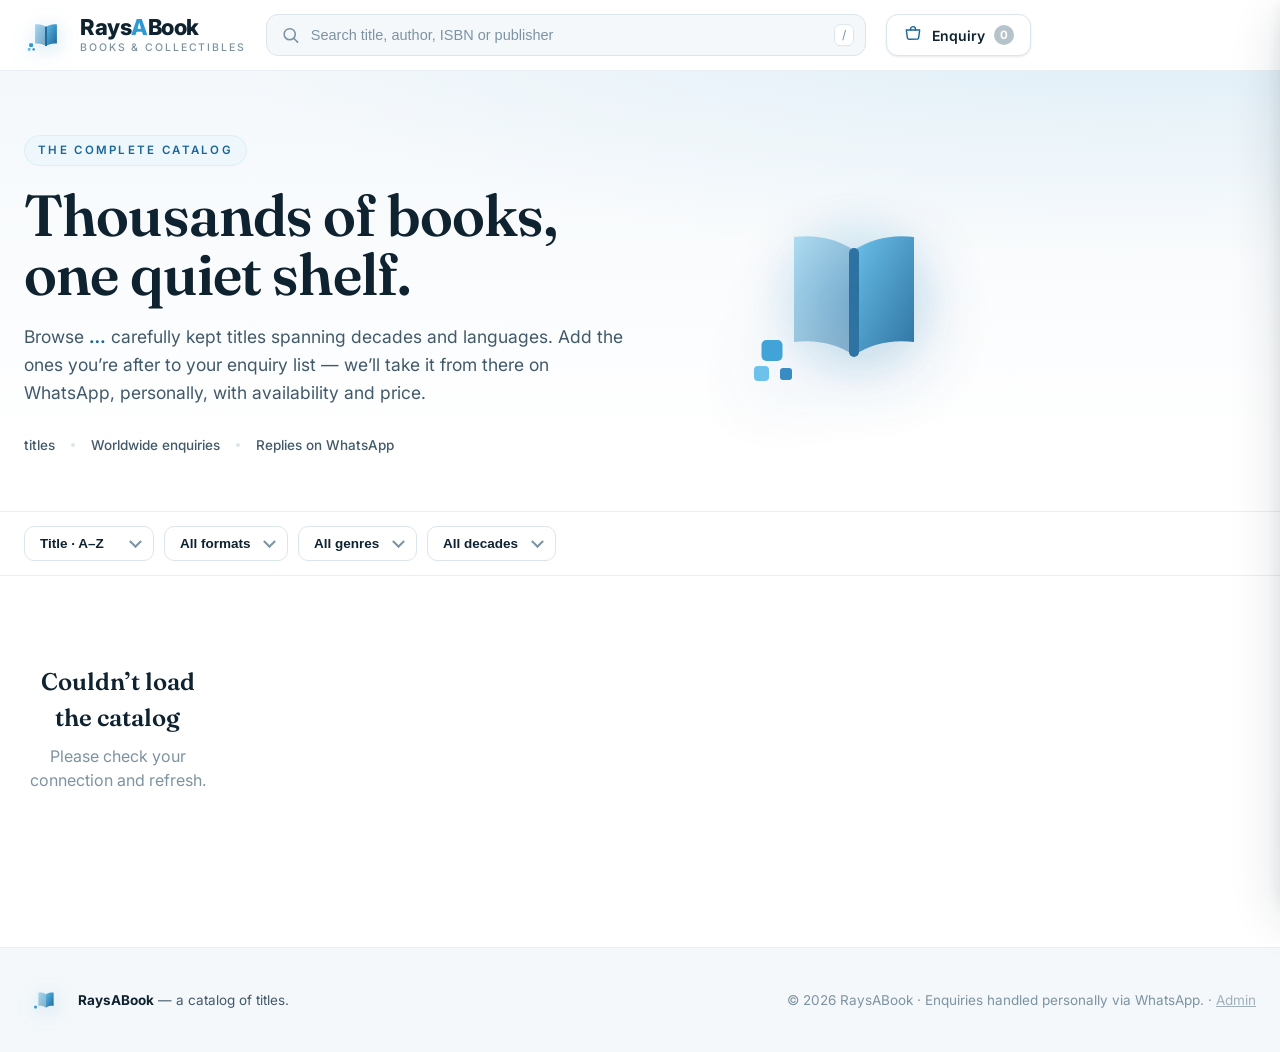
==== commit c15b2612: "Point share-preview links to raysabook.pages.dev (Cloudflare Pages)" ====
--- a/index.html
+++ b/index.html
@@ -15,19 +15,19 @@
   <!-- social share preview (Open Graph / Twitter) -->
   <!-- NOTE: if you TRANSFER the repo to a new owner, update og:url / og:image / canonical
        below to the new <owner>.github.io/raysabook address (or a custom domain). -->
-  <link rel="canonical" href="https://youssefhage.github.io/raysabook/">
+  <link rel="canonical" href="https://raysabook.pages.dev/">
   <meta property="og:type" content="website">
   <meta property="og:site_name" content="RaysABook">
-  <meta property="og:url" content="https://youssefhage.github.io/raysabook/">
+  <meta property="og:url" content="https://raysabook.pages.dev/">
   <meta property="og:title" content="RaysABook — Books &amp; Collectibles">
   <meta property="og:description" content="Thousands of books, one quiet shelf. Browse the catalog and send your enquiry on WhatsApp.">
-  <meta property="og:image" content="https://youssefhage.github.io/raysabook/og.png">
+  <meta property="og:image" content="https://raysabook.pages.dev/og.png">
   <meta property="og:image:width" content="1200">
   <meta property="og:image:height" content="630">
   <meta name="twitter:card" content="summary_large_image">
   <meta name="twitter:title" content="RaysABook — Books &amp; Collectibles">
   <meta name="twitter:description" content="Thousands of books, one quiet shelf. Browse the catalog and enquire on WhatsApp.">
-  <meta name="twitter:image" content="https://youssefhage.github.io/raysabook/og.png">
+  <meta name="twitter:image" content="https://raysabook.pages.dev/og.png">
   <link rel="preconnect" href="https://fonts.googleapis.com">
   <link rel="preconnect" href="https://fonts.gstatic.com" crossorigin>
   <link href="https://fonts.googleapis.com/css2?family=Fraunces:opsz,wght@9..144,400;9..144,500;9..144,600;9..144,700&family=Inter:wght@400;450;500;600;700&display=swap" rel="stylesheet">
